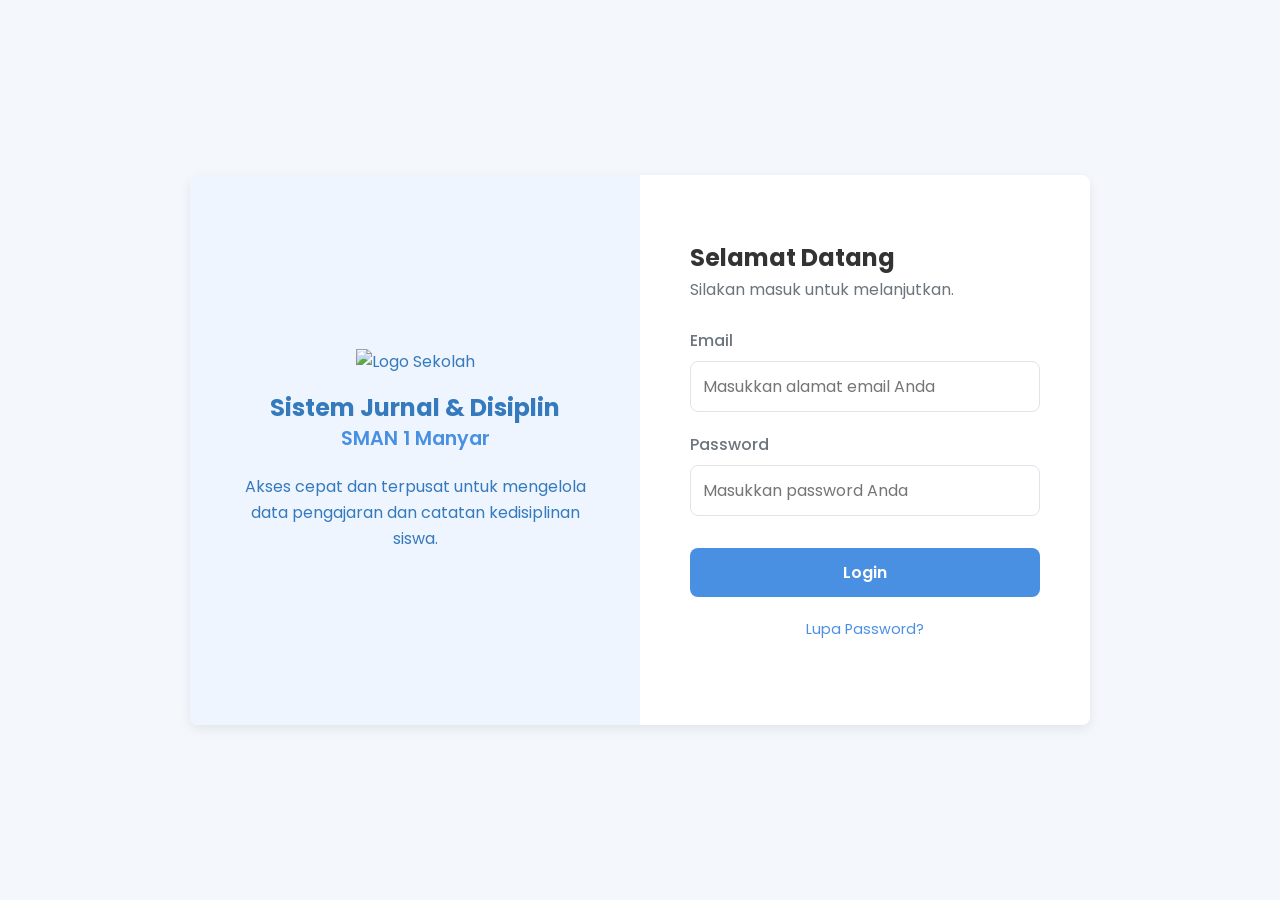
==== index.html @ a8c79db6 "Update school name and logo references in index.html" ====
<!DOCTYPE html>
<html lang="id">
<head>
    <!-- ========================================================= -->
    <!-- METADATA & KONFIGURASI HALAMAN                             -->
    <!-- ========================================================== -->
    <meta charset="UTF-8">
    <meta name="viewport" content="width=device-width, initial-scale=1.0">
    <title>Sistem Jurnal & Disiplin SMAN 1 Manyar</title>

    <!-- ========================================================== -->
    <!-- STYLESHEETS & FONTS                                        -->
    <!-- ========================================================== -->
    
    <!-- 1. Google Fonts (Poppins) -->
    <link rel="preconnect" href="https://fonts.googleapis.com">
    <link rel="preconnect" href="https://fonts.gstatic.com" crossorigin>
    <link href="https://fonts.googleapis.com/css2?family=Poppins:wght@300;400;500;600;700&display=swap" rel="stylesheet">
    
    <!-- 2. Main Stylesheet (style.css) -->
    <link rel="stylesheet" href="style.css">

    <!-- 3. Favicon Sekolah -->
    <link rel="icon" href="https://raw.githubusercontent.com/Wahyudi-1/JurnalPembelajaranSMANEMA/main/Logo.png">
    <link rel="apple-touch-icon" href="https://raw.githubusercontent.com/Wahyudi-1/JurnalPembelajaranSMANEMA/main/Logo.png">
    <meta name="apple-mobile-web-app-title" content="Jurnal Guru">        
</head>

<body class="login-page-v2">

    <!-- ========================================================== -->
    <!-- MAIN LOGIN CONTAINER                                       -->
    <!-- ========================================================== -->
    <div class="login-box">
        
        <!-- Kolom Kiri: Ilustrasi & Pesan Selamat Datang -->
        <div class="login-illustration">
            <div class="illustration-content">
                <img 
                    style="max-width: 150px; height: auto; margin-bottom: 1rem;"
                    src="https://raw.githubusercontent.com/Wahyudi-1/JurnalPembelajaranSMANEMA/main/Logo.png" 
                    alt="Logo Sekolah">
                <div class="login-branding">
                    <h4>Sistem Jurnal & Disiplin</h4>
                    <h5>SMAN 1 Manyar</h5>
                </div>
                
                <p style="margin-top: 1.5rem;">Akses cepat dan terpusat untuk mengelola data pengajaran dan catatan kedisiplinan siswa.</p>
            </div>
        </div>
        
        <!-- Kolom Kanan: Form Login -->
        <div class="login-form-container">
            <div class="login-form-content">
                
                <h2 class="logo">Selamat Datang</h2>
                <p style="color: var(--text-light); margin-bottom: 25px;">Silakan masuk untuk melanjutkan.</p>
                
                <!-- Catatan: atribut 'onsubmit' dihapus karena event listener ditambahkan melalui JavaScript (praktik terbaik) -->
                <form>
                    <div class="form-group">
                        <label for="username">Email</label>
                        <input type="email" id="username" placeholder="Masukkan alamat email Anda" required autocomplete="email">
                    </div>
                    
                    <div class="form-group">
                        <label for="password">Password</label>
                        <div class="password-wrapper">
                            <input type="password" id="password" placeholder="Masukkan password Anda" required autocomplete="current-password">
                            <span id="togglePassword" class="toggle-password-icon"></span>
                        </div>
                    </div>
                    
                    <div class="form-group" style="margin-top: 2rem;">
                        <button type="submit" id="loginButton" class="btn btn-primary btn-block">Login</button>
                    </div>

                    <div class="form-group" style="text-align: center; margin-top: 1rem;">
                        <a href="#" id="forgotPasswordLink" style="color: var(--primary-color); text-decoration: none; font-size: 0.9em;">Lupa Password?</a>
                    </div>

                </form>
                
                <div id="statusMessage" class="status-message" style="display: none; margin-top: 15px;"></div>
            </div>
        </div>

    </div> <!-- End of .login-box -->

    <!-- ========================================================== -->
    <!-- RESET PASSWORD CONTAINER (SEMBUNYI SECARA DEFAULT)         -->
    <!-- ========================================================== -->
    <div id="resetPasswordContainer" class="login-box" style="display: none;">
        <div class="login-form-container" style="grid-column: 1 / -1;">
            <div class="login-form-content">
                
                <h2 class="logo">Atur Password Baru</h2>
                <p style="color: var(--text-light); margin-bottom: 25px;">Anda sedang dalam mode pemulihan akun. Silakan masukkan password baru Anda.</p>
                
                <form id="resetPasswordForm">
                    <div class="form-group">
                        <label for="newPassword">Password Baru</label>
                        <input type="password" id="newPassword" placeholder="Masukkan password baru (min. 6 karakter)" required>
                    </div>
                    
                    <div class="form-group" style="margin-top: 2rem;">
                        <button type="submit" class="btn btn-primary btn-block">Simpan Password Baru</button>
                    </div>
                </form>
            </div>
        </div>
    </div>
    <!-- Akhir dari Reset Password Container -->


    <!-- ========================================================== -->
    <!-- ELEMEN GLOBAL (LOADING OVERLAY)                            -->
    <!-- ========================================================== -->
    <div id="loadingIndicator" class="loading-overlay" style="display: none;">
        <div class="spinner"></div>
    </div>

    <!-- ========================================================== -->
    <!-- JAVASCRIPT LIBRARIES & SCRIPT                              -->
    <!-- ========================================================== -->
    
    <!-- Library untuk Supabase -->
    <script src="https://cdn.jsdelivr.net/npm/@supabase/supabase-js@2"></script>

    <!-- [PERBAIKAN] Script spesifik untuk halaman otentikasi/login -->
    <script src="auth.js"></script>

</body>
</html>
---- style.css ----
/**
 * =================================================================
 * CSS UTAMA - SISTEM JURNAL & DISIPLIN GURU
 * =================================================================
 * @version 1.0
 * @author Disesuaikan oleh AI untuk Proyek Anda
 *
 * Struktur File:
 * 1. Variabel Global & Reset Dasar
 * 2. Layout Utama (Header, Navigasi, Main)
 * 3. Halaman Login
 * 4. Komponen Umum (Kartu, Form, Tombol, Tabel)
 * 5. Komponen Spesifik (Hasil Scan, Modal, Suggestions)
 * 6. Utilities (Pesan Status, Loading Spinner)
 * 7. Responsive Design
 */

/* -----------------------------------------------------------------
   1. VARIABEL GLOBAL & RESET DASAR
   ----------------------------------------------------------------- */
:root {
    --primary-color: #4a90e2;
    --primary-dark: #357ABD;
    --secondary-color: #f4f7fc;
    --accent-color: #50e3c2;
    --accent-dark: #40b59b;
    --text-color: #333333;
    --text-light: #6c757d;
    --border-color: #dfe4ea;
    --white-color: #ffffff;
    --danger-color: #e74c3c;
    --danger-dark: #c0392b;
    --success-color: #2ecc71;
    --success-dark: #27ae60;
    --font-family: 'Poppins', sans-serif;
    --shadow: 0 4px 12px rgba(0, 0, 0, 0.08);
    --shadow-hover: 0 6px 16px rgba(0, 0, 0, 0.12);
    --border-radius: 8px;
    --transition-speed: 0.3s;
}

* {
    margin: 0;
    padding: 0;
    box-sizing: border-box;
}

body {
    font-family: var(--font-family);
    background-color: var(--secondary-color);
    color: var(--text-color);
    line-height: 1.6;
}

/* -----------------------------------------------------------------
   2. LAYOUT UTAMA (HEADER, NAVIGASI, MAIN)
   ----------------------------------------------------------------- */
header {
    background: var(--white-color);
    padding: 1rem 1.5rem;
    box-shadow: 0 2px 4px rgba(0,0,0,0.05);
    display: flex;
    justify-content: space-between;
    align-items: center;
    position: sticky;
    top: 0;
    z-index: 100;
}

header .logo {
    font-size: 1.5rem;
    font-weight: 700;
    color: var(--primary-color);
}

.section-nav {
    background-color: var(--white-color);
    padding: 0.5rem 1rem;
    border-bottom: 1px solid var(--border-color);
    text-align: center;
    position: sticky;
    top: 68px; /* Sesuaikan dengan tinggi header Anda */
    z-index: 99;
}

.section-nav button {
    margin: 0.25rem 0.5rem;
    background-color: transparent;
    color: var(--text-light);
    font-weight: 500;
    border: none;
    border-bottom: 2px solid transparent;
    padding: 0.5rem 0.25rem;
    border-radius: 0;
    transition: color var(--transition-speed), border-color var(--transition-speed);
}

.section-nav button:hover {
    color: var(--primary-dark);
    transform: none;
    box-shadow: none;
}

.section-nav button.active {
    color: var(--primary-color);
    border-bottom-color: var(--primary-color);
    font-weight: 600;
}

main.container {
    max-width: 1200px;
    margin: 0 auto;
    padding: 1.5rem;
}

/* -----------------------------------------------------------------
   3. HALAMAN LOGIN
   ----------------------------------------------------------------- */
.login-page-v2 {
    display: grid;
    place-items: center;
    min-height: 100vh;
    padding: 20px;
    background-color: var(--secondary-color);
}

.login-box {
    width: 100%;
    max-width: 900px;
    min-height: 550px;
    background: var(--white-color);
    border-radius: var(--border-radius);
    box-shadow: var(--shadow);
    display: grid;
    grid-template-columns: 1fr 1fr;
    overflow: hidden;
}

.login-illustration {
    background-color: #eef5ff;
    padding: 40px;
    display: flex;
    flex-direction: column;
    align-items: center;
    justify-content: center;
    text-align: center;
    color: var(--primary-dark);
}

.login-illustration h3 {
    margin-top: 1rem;
}

.login-form-container {
    display: flex;
    align-items: center;
    justify-content: center;
    padding: 10px 30px;
}

.login-form-content {
    width: 100%;
    max-width: 350px;
}

/* -----------------------------------------------------------------
   4. KOMPONEN UMUM (KARTU, FORM, TOMBOL, TABEL)
   ----------------------------------------------------------------- */
.card {
    background: var(--white-color);
    border-radius: var(--border-radius);
    padding: 1.5rem;
    margin-bottom: 1.5rem;
    box-shadow: var(--shadow);
    transition: box-shadow var(--transition-speed), transform var(--transition-speed);
}

.card:hover {
    transform: translateY(-2px);
    box-shadow: var(--shadow-hover);
}

.card-header {
    padding-bottom: 1rem;
    margin-bottom: 1rem;
    border-bottom: 1px solid var(--border-color);
    font-size: 1.2rem;
    font-weight: 600;
}

.form-group { margin-bottom: 1.2rem; position: relative; }
.form-group label { display: block; margin-bottom: 0.5rem; font-weight: 500; color: var(--text-light); }
.form-grid { display: grid; grid-template-columns: repeat(auto-fit, minmax(250px, 1fr)); gap: 1.5rem; }
.form-grid .form-group-full { grid-column: 1 / -1; }
.form-container { display: grid; grid-template-columns: repeat(auto-fit, minmax(250px, 1fr)); gap: 1.5rem; }
.form-actions { grid-column: 1 / -1; display: flex; gap: 1rem; margin-top: 1rem; }
.form-helper-text { font-size: 0.8rem; color: var(--text-light); margin-top: 5px; display: inline-block; }

input, select, textarea {
    width: 100%;
    padding: 0.75rem;
    border: 1px solid var(--border-color);
    border-radius: var(--border-radius);
    font-family: var(--font-family);
    font-size: 1rem;
    transition: border-color var(--transition-speed), box-shadow var(--transition-speed);
}
input:focus, select:focus, textarea:focus {
    outline: none;
    border-color: var(--primary-color);
    box-shadow: 0 0 0 3px rgba(74, 144, 226, 0.2);
}

textarea {
    resize: vertical;
}

.btn {
    display: inline-block;
    padding: 0.75rem 1.5rem;
    border: none;
    border-radius: var(--border-radius);
    cursor: pointer;
    font-family: var(--font-family);
    font-size: 1rem;
    font-weight: 600;
    text-align: center;
    text-decoration: none;
    transition: all 0.2s ease-in-out;
}
.btn:hover { transform: translateY(-2px); box-shadow: 0 4px 8px rgba(0,0,0,0.1); }
.btn:active { transform: translateY(0); box-shadow: none; }
.btn-primary { background-color: var(--primary-color); color: var(--white-color); }
.btn-primary:hover { background-color: var(--primary-dark); }
.btn-accent { background-color: var(--accent-color); color: var(--text-color); }
.btn-accent:hover { background-color: var(--accent-dark); }
.btn-success { background-color: var(--success-color); color: var(--white-color); }
.btn-success:hover { background-color: var(--success-dark); }
.btn-danger { background-color: var(--danger-color); color: var(--white-color); }
.btn-danger:hover { background-color: var(--danger-dark); }
.btn-secondary { background-color: #f8f9fa; color: var(--text-color); border: 1px solid var(--border-color); }
.btn-secondary:hover { background-color: #e9ecef; }
.btn-block { width: 100%; display: block; }
.btn-sm { padding: 0.25rem 0.6rem; font-size: 0.875rem; margin: 0 2px; }

.table-container { overflow-x: auto; }
table { width: 100%; border-collapse: collapse; margin-top: 1rem; }
thead { background-color: #f8f9fa; }
th, td { padding: 0.8rem 1rem; text-align: left; border-bottom: 1px solid var(--border-color); vertical-align: middle; }
th { font-weight: 600; color: var(--text-light); }
tbody tr:hover { background-color: var(--secondary-color); }

/* -----------------------------------------------------------------
   5. KOMPONEN SPESIFIK (Password Toggle, Suggestions)
   ----------------------------------------------------------------- */
.password-wrapper { position: relative; }
.toggle-password-icon {
    position: absolute;
    top: 50%;
    right: 15px;
    transform: translateY(-50%);
    cursor: pointer;
    color: #888;
    user-select: none;
    display: flex;
    align-items: center;
}
.password-wrapper input { padding-right: 45px; }
.toggle-password-icon svg { width: 20px; height: 20px; }

/* [BARU] Style untuk kontainer saran autocomplete */
.suggestions-container {
    position: absolute;
    top: 100%;
    left: 0;
    right: 0;
    background: var(--white-color);
    border: 1px solid var(--border-color);
    border-top: none;
    border-radius: 0 0 var(--border-radius) var(--border-radius);
    box-shadow: var(--shadow);
    z-index: 10;
    max-height: 200px;
    overflow-y: auto;
}

.suggestion-item {
    padding: 0.75rem;
    cursor: pointer;
    transition: background-color var(--transition-speed);
}

.suggestion-item:hover {
    background-color: var(--secondary-color);
}


/* -----------------------------------------------------------------
   6. UTILITIES (PESAN STATUS, LOADING SPINNER)
   ----------------------------------------------------------------- */
.status-message {
    padding: 1rem;
    margin-bottom: 1.5rem;
    border-radius: var(--border-radius);
    display: none;
    border: 1px solid transparent;
    text-align: center;
    font-weight: 500;
}
.status-message.success { background-color: #d4edda; color: #155724; border-color: #c3e6cb; }
.status-message.error { background-color: #f8d7da; color: #721c24; border-color: #f5c6cb; }
.status-message.info { background-color: #cce5ff; color: #004085; border-color: #b8daff; }

.loading-overlay {
    position: fixed;
    top: 0;
    left: 0;
    width: 100%;
    height: 100%;
    background: rgba(255, 255, 255, 0.75);
    display: flex;
    justify-content: center;
    align-items: center;
    z-index: 1002;
    backdrop-filter: blur(2px);
}
.spinner {
    border: 5px solid var(--secondary-color);
    border-top: 5px solid var(--primary-color);
    border-radius: 50%;
    width: 50px;
    height: 50px;
    animation: spin 1s linear infinite;
}
@keyframes spin { 0% { transform: rotate(0deg); } 100% { transform: rotate(360deg); } }

/* -----------------------------------------------------------------
   7. RESPONSIVE DESIGN
   ----------------------------------------------------------------- */
@media (max-width: 850px) {
    .login-box { grid-template-columns: 1fr; max-width: 450px; min-height: 0; }
    .login-illustration { display: none; }
    .login-form-container { padding: 50px 30px; }
}

@media (max-width: 767px) {
    .form-grid, .form-container { grid-template-columns: 1fr; gap: 0 1.5rem; }
    .form-actions { flex-direction: column; }
    
    .section-nav {
        overflow-x: auto;
        white-space: nowrap;
        -webkit-overflow-scrolling: touch;
        padding: 0.5rem 0;
        scrollbar-width: none;
    }
    .section-nav::-webkit-scrollbar { display: none; }
    .section-nav button { display: inline-block; margin: 0 0.75rem; }
    header, main.container { padding: 1rem; }

    table thead { display: none; }
    table tr {
        display: block;
        border: 1px solid var(--border-color);
        border-radius: var(--border-radius);
        margin-bottom: 1rem;
        box-shadow: 0 2px 4px rgba(0,0,0,0.05);
        background: var(--white-color);
    }
    table td {
        display: block;
        text-align: right;
        padding-left: 50%;
        position: relative;
        border-bottom: 1px solid var(--border-color);
    }
    table td:last-child { border-bottom: none; }
    table td::before {
        content: attr(data-label);
        position: absolute;
        left: 1rem;
        width: calc(50% - 2rem);
        text-align: left;
        font-weight: 600;
        color: var(--text-color);
    }
}

/* -----------------------------------------------------------------
   8. [BARU] DASHBOARD LAYOUT DENGAN SIDEBAR
   ----------------------------------------------------------------- */

.dashboard-wrapper {
    display: grid;
    grid-template-columns: 240px 1fr; /* Lebar sidebar 240px, sisa untuk konten */
    min-height: calc(100vh - 68px); /* Tinggi penuh dikurangi tinggi header */
}

.sidebar-nav {
    background-color: var(--white-color);
    padding: 1.5rem 1rem;
    border-right: 1px solid var(--border-color);
}

.sidebar-nav h4 {
    color: var(--text-light);
    text-transform: uppercase;
    font-size: 0.8em;
    font-weight: 700;
    margin-bottom: 0.5rem;
    margin-top: 1rem;
}

.sidebar-nav hr {
    border: 0;
    border-top: 1px solid var(--border-color);
    margin: 1rem 0;
}

/* Mengubah gaya tombol navigasi untuk sidebar */
.sidebar-nav .btn-nav {
    display: block;
    width: 100%;
    padding: 0.75rem 1rem;
    margin: 0.25rem 0;
    text-align: left;
    background-color: transparent;
    color: var(--text-color);
    font-weight: 500;
    border: none;
    border-radius: var(--border-radius);
}

.sidebar-nav .btn-nav:hover {
    background-color: var(--secondary-color);
    color: var(--primary-dark);
    transform: none;
    box-shadow: none;
}

.sidebar-nav .btn-nav.active {
    background-color: var(--primary-color);
    color: var(--white-color);
    font-weight: 600;
}

.dashboard-content {
    padding: 1.5rem;
    background-color: var(--secondary-color);
}

/* Penyesuaian untuk Mobile */
@media (max-width: 992px) {
    .dashboard-wrapper {
        grid-template-columns: 1fr; /* Sidebar dan konten menjadi satu kolom */
    }
    .sidebar-nav {
        border-right: none;
        border-bottom: 1px solid var(--border-color);
        padding: 1rem;
    }
    .dashboard-content {
        padding: 1rem;
    }
}

/* [BARU] Penyesuaian untuk branding di halaman login */
.login-branding h4,
.login-branding h5 {
    margin-top: 0.25rem; /* Mengurangi jarak atas secara signifikan */
    margin-bottom: 0.25rem; /* Mengurangi jarak bawah secara signifikan */
    line-height: 1.2; /* Merapatkan jarak antar baris jika teksnya panjang */
}

.login-branding h4 {
    font-size: 1.5rem; /* Sesuaikan ukuran font jika perlu */
    color: var(--primary-dark);
}

.login-branding h5 {
    font-size: 1.2rem; /* Sesuaikan ukuran font jika perlu */
    font-weight: 600; /* Membuat nama sekolah sedikit tebal */
    color: var(--primary-color);
}
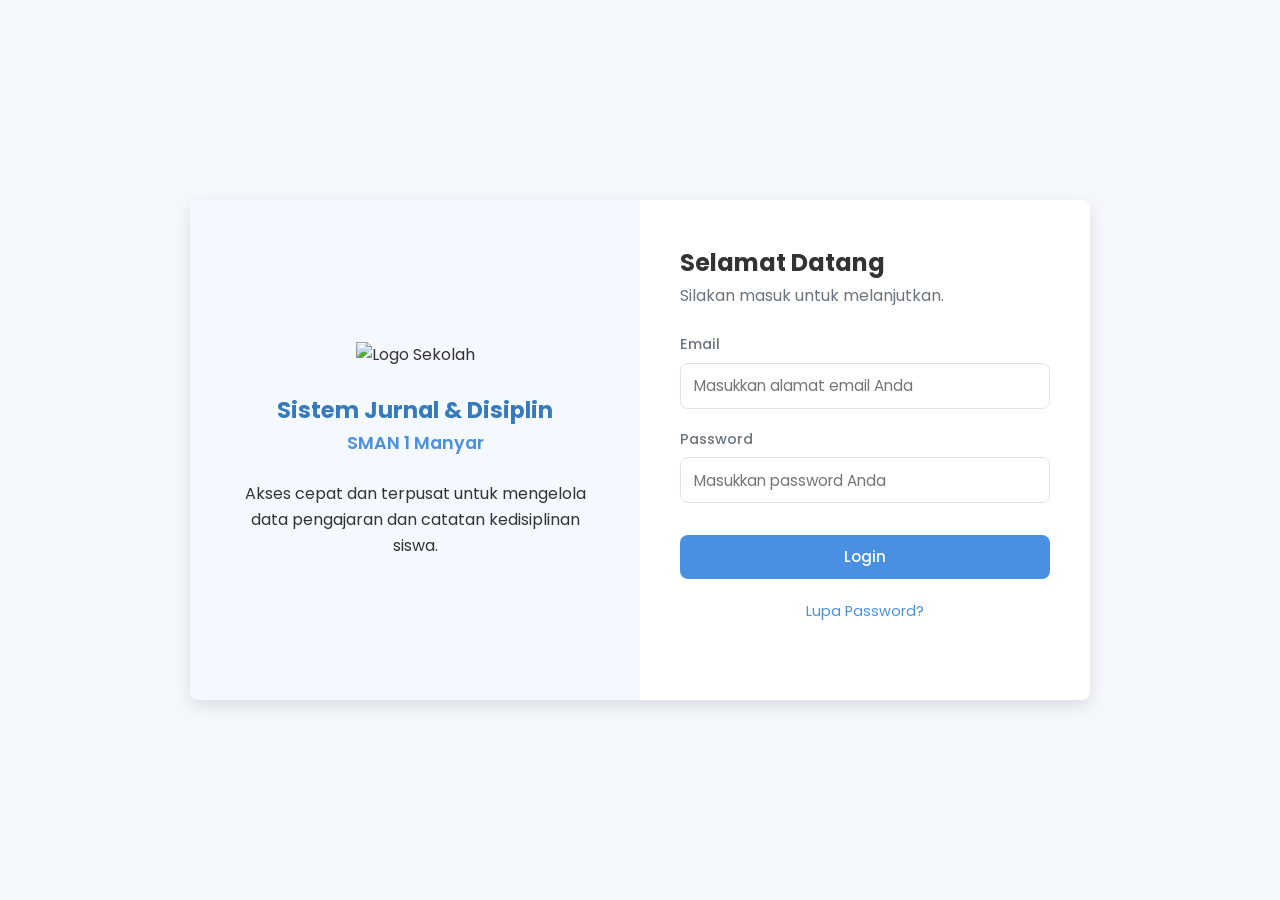
==== commit 11b2abf3: "Update metadata and add PWA configuration" ====
--- a/index.html
+++ b/index.html
@@ -2,28 +2,31 @@
 <html lang="id">
 <head>
     <!-- ========================================================= -->
-    <!-- METADATA & KONFIGURASI HALAMAN                             -->
+    <!-- METADATA & KONFIGURASI HALAMAN                            -->
     <!-- ========================================================== -->
     <meta charset="UTF-8">
     <meta name="viewport" content="width=device-width, initial-scale=1.0">
     <title>Sistem Jurnal & Disiplin SMAN 1 Manyar</title>
 
+    <!-- KONFIGURASI PWA UNTUK LAYAR PENUH (FULLSCREEN) -->
+    <link rel="manifest" href="manifest.json">
+    <meta name="theme-color" content="#3498db">
+    <meta name="mobile-web-app-capable" content="yes">
+    <meta name="apple-mobile-web-app-capable" content="yes">
+    <meta name="apple-mobile-web-app-status-bar-style" content="black-translucent">
+    <meta name="apple-mobile-web-app-title" content="Jurnal SMANEMA">
+
     <!-- ========================================================== -->
     <!-- STYLESHEETS & FONTS                                        -->
     <!-- ========================================================== -->
-    
-    <!-- 1. Google Fonts (Poppins) -->
     <link rel="preconnect" href="https://fonts.googleapis.com">
     <link rel="preconnect" href="https://fonts.gstatic.com" crossorigin>
     <link href="https://fonts.googleapis.com/css2?family=Poppins:wght@300;400;500;600;700&display=swap" rel="stylesheet">
-    
-    <!-- 2. Main Stylesheet (style.css) -->
     <link rel="stylesheet" href="style.css">
 
-    <!-- 3. Favicon Sekolah -->
+    <!-- Favicon Sekolah -->
     <link rel="icon" href="https://raw.githubusercontent.com/Wahyudi-1/JurnalPembelajaranSMANEMA/main/Logo.png">
     <link rel="apple-touch-icon" href="https://raw.githubusercontent.com/Wahyudi-1/JurnalPembelajaranSMANEMA/main/Logo.png">
-    <meta name="apple-mobile-web-app-title" content="Jurnal Guru">        
 </head>
 
 <body class="login-page-v2">
@@ -56,7 +59,6 @@
                 <h2 class="logo">Selamat Datang</h2>
                 <p style="color: var(--text-light); margin-bottom: 25px;">Silakan masuk untuk melanjutkan.</p>
                 
-                <!-- Catatan: atribut 'onsubmit' dihapus karena event listener ditambahkan melalui JavaScript (praktik terbaik) -->
                 <form>
                     <div class="form-group">
                         <label for="username">Email</label>
@@ -78,6 +80,13 @@
                     <div class="form-group" style="text-align: center; margin-top: 1rem;">
                         <a href="#" id="forgotPasswordLink" style="color: var(--primary-color); text-decoration: none; font-size: 0.9em;">Lupa Password?</a>
                     </div>
+                    
+                    <!-- TOMBOL INSTALL APLIKASI (DISEMBUNYIKAN SECARA DEFAULT) -->
+                    <div class="form-group" style="text-align: center; margin-top: 2rem;">
+                        <button type="button" id="installAppBtn" class="btn" style="display: none; background-color: #2ecc71; color: white; width: 100%; font-weight: 600;">
+                            📲 Install Aplikasi di HP
+                        </button>
+                    </div>
 
                 </form>
                 
@@ -93,7 +102,6 @@
     <div id="resetPasswordContainer" class="login-box" style="display: none;">
         <div class="login-form-container" style="grid-column: 1 / -1;">
             <div class="login-form-content">
-                
                 <h2 class="logo">Atur Password Baru</h2>
                 <p style="color: var(--text-light); margin-bottom: 25px;">Anda sedang dalam mode pemulihan akun. Silakan masukkan password baru Anda.</p>
                 
@@ -110,25 +118,59 @@
             </div>
         </div>
     </div>
-    <!-- Akhir dari Reset Password Container -->
 
-
-    <!-- ========================================================== -->
-    <!-- ELEMEN GLOBAL (LOADING OVERLAY)                            -->
-    <!-- ========================================================== -->
+    <!-- ELEMEN GLOBAL (LOADING OVERLAY) -->
     <div id="loadingIndicator" class="loading-overlay" style="display: none;">
         <div class="spinner"></div>
     </div>
 
-    <!-- ========================================================== -->
-    <!-- JAVASCRIPT LIBRARIES & SCRIPT                              -->
-    <!-- ========================================================== -->
-    
     <!-- Library untuk Supabase -->
     <script src="https://cdn.jsdelivr.net/npm/@supabase/supabase-js@2"></script>
-
-    <!-- [PERBAIKAN] Script spesifik untuk halaman otentikasi/login -->
     <script src="auth.js"></script>
 
+    <!-- SCRIPT KHUSUS UNTUK INSTALL PWA -->
+    <script>
+        // 1. Daftarkan Service Worker
+        if ('serviceWorker' in navigator) {
+            window.addEventListener('load', () => {
+                navigator.serviceWorker.register('sw.js').then(reg => {
+                    console.log('PWA Service Worker registered.', reg);
+                }).catch(err => console.error('PWA SW Registration failed:', err));
+            });
+        }
+
+        // 2. Tangkap event install dari Browser
+        let deferredPrompt;
+        const installBtn = document.getElementById('installAppBtn');
+
+        window.addEventListener('beforeinstallprompt', (e) => {
+            // Mencegah banner default browser muncul
+            e.preventDefault();
+            // Simpan event untuk dipicu nanti saat tombol diklik
+            deferredPrompt = e;
+            // Munculkan tombol Install buatan kita
+            installBtn.style.display = 'block';
+        });
+
+        // 3. Logika ketika tombol install diklik
+        installBtn.addEventListener('click', async () => {
+            if (deferredPrompt !== null) {
+                // Munculkan pop-up install native dari HP
+                deferredPrompt.prompt();
+                // Tunggu respon user
+                const { outcome } = await deferredPrompt.userChoice;
+                if (outcome === 'accepted') {
+                    console.log('User menginstal aplikasi');
+                    installBtn.style.display = 'none';
+                }
+                deferredPrompt = null;
+            }
+        });
+
+        // Sembunyikan tombol jika sudah berhasil diinstal
+        window.addEventListener('appinstalled', () => {
+            installBtn.style.display = 'none';
+        });
+    </script>
 </body>
 </html>
--- a/style.css
+++ b/style.css
@@ -1,23 +1,9 @@
 /**
  * =================================================================
- * CSS UTAMA - SISTEM JURNAL & DISIPLIN GURU
+ * CSS UTAMA - SISTEM JURNAL & DISIPLIN GURU (RESPONSIVE UPDATE)
  * =================================================================
- * @version 1.0
- * @author Disesuaikan oleh AI untuk Proyek Anda
- *
- * Struktur File:
- * 1. Variabel Global & Reset Dasar
- * 2. Layout Utama (Header, Navigasi, Main)
- * 3. Halaman Login
- * 4. Komponen Umum (Kartu, Form, Tombol, Tabel)
- * 5. Komponen Spesifik (Hasil Scan, Modal, Suggestions)
- * 6. Utilities (Pesan Status, Loading Spinner)
- * 7. Responsive Design
  */
 
-/* -----------------------------------------------------------------
-   1. VARIABEL GLOBAL & RESET DASAR
-   ----------------------------------------------------------------- */
 :root {
     --primary-color: #4a90e2;
     --primary-dark: #357ABD;
@@ -33,17 +19,13 @@
     --success-color: #2ecc71;
     --success-dark: #27ae60;
     --font-family: 'Poppins', sans-serif;
-    --shadow: 0 4px 12px rgba(0, 0, 0, 0.08);
-    --shadow-hover: 0 6px 16px rgba(0, 0, 0, 0.12);
+    --shadow: 0 4px 12px rgba(0, 0, 0, 0.05);
+    --shadow-hover: 0 6px 16px rgba(0, 0, 0, 0.1);
     --border-radius: 8px;
     --transition-speed: 0.3s;
 }
 
-* {
-    margin: 0;
-    padding: 0;
-    box-sizing: border-box;
-}
+* { margin: 0; padding: 0; box-sizing: border-box; }
 
 body {
     font-family: var(--font-family);
@@ -52,9 +34,9 @@
     line-height: 1.6;
 }
 
-/* -----------------------------------------------------------------
-   2. LAYOUT UTAMA (HEADER, NAVIGASI, MAIN)
-   ----------------------------------------------------------------- */
+/* =========================================================
+   HEADER GLOBAL
+   ========================================================= */
 header {
     background: var(--white-color);
     padding: 1rem 1.5rem;
@@ -67,333 +49,34 @@
     z-index: 100;
 }
 
-header .logo {
-    font-size: 1.5rem;
-    font-weight: 700;
-    color: var(--primary-color);
-}
-
-.section-nav {
-    background-color: var(--white-color);
-    padding: 0.5rem 1rem;
-    border-bottom: 1px solid var(--border-color);
-    text-align: center;
-    position: sticky;
-    top: 68px; /* Sesuaikan dengan tinggi header Anda */
-    z-index: 99;
-}
-
-.section-nav button {
-    margin: 0.25rem 0.5rem;
-    background-color: transparent;
-    color: var(--text-light);
-    font-weight: 500;
-    border: none;
-    border-bottom: 2px solid transparent;
-    padding: 0.5rem 0.25rem;
-    border-radius: 0;
-    transition: color var(--transition-speed), border-color var(--transition-speed);
-}
-
-.section-nav button:hover {
-    color: var(--primary-dark);
-    transform: none;
-    box-shadow: none;
-}
-
-.section-nav button.active {
-    color: var(--primary-color);
-    border-bottom-color: var(--primary-color);
-    font-weight: 600;
-}
-
-main.container {
-    max-width: 1200px;
-    margin: 0 auto;
-    padding: 1.5rem;
-}
-
-/* -----------------------------------------------------------------
-   3. HALAMAN LOGIN
-   ----------------------------------------------------------------- */
-.login-page-v2 {
-    display: grid;
-    place-items: center;
-    min-height: 100vh;
-    padding: 20px;
-    background-color: var(--secondary-color);
-}
-
-.login-box {
-    width: 100%;
-    max-width: 900px;
-    min-height: 550px;
-    background: var(--white-color);
-    border-radius: var(--border-radius);
-    box-shadow: var(--shadow);
-    display: grid;
-    grid-template-columns: 1fr 1fr;
-    overflow: hidden;
-}
-
-.login-illustration {
-    background-color: #eef5ff;
-    padding: 40px;
-    display: flex;
-    flex-direction: column;
-    align-items: center;
-    justify-content: center;
-    text-align: center;
-    color: var(--primary-dark);
-}
-
-.login-illustration h3 {
-    margin-top: 1rem;
-}
-
-.login-form-container {
+.header-brand {
     display: flex;
     align-items: center;
-    justify-content: center;
-    padding: 10px 30px;
-}
-
-.login-form-content {
-    width: 100%;
-    max-width: 350px;
-}
-
-/* -----------------------------------------------------------------
-   4. KOMPONEN UMUM (KARTU, FORM, TOMBOL, TABEL)
-   ----------------------------------------------------------------- */
-.card {
-    background: var(--white-color);
-    border-radius: var(--border-radius);
-    padding: 1.5rem;
-    margin-bottom: 1.5rem;
-    box-shadow: var(--shadow);
-    transition: box-shadow var(--transition-speed), transform var(--transition-speed);
-}
-
-.card:hover {
-    transform: translateY(-2px);
-    box-shadow: var(--shadow-hover);
-}
-
-.card-header {
-    padding-bottom: 1rem;
-    margin-bottom: 1rem;
-    border-bottom: 1px solid var(--border-color);
-    font-size: 1.2rem;
-    font-weight: 600;
-}
-
-.form-group { margin-bottom: 1.2rem; position: relative; }
-.form-group label { display: block; margin-bottom: 0.5rem; font-weight: 500; color: var(--text-light); }
-.form-grid { display: grid; grid-template-columns: repeat(auto-fit, minmax(250px, 1fr)); gap: 1.5rem; }
-.form-grid .form-group-full { grid-column: 1 / -1; }
-.form-container { display: grid; grid-template-columns: repeat(auto-fit, minmax(250px, 1fr)); gap: 1.5rem; }
-.form-actions { grid-column: 1 / -1; display: flex; gap: 1rem; margin-top: 1rem; }
-.form-helper-text { font-size: 0.8rem; color: var(--text-light); margin-top: 5px; display: inline-block; }
-
-input, select, textarea {
-    width: 100%;
-    padding: 0.75rem;
-    border: 1px solid var(--border-color);
-    border-radius: var(--border-radius);
-    font-family: var(--font-family);
-    font-size: 1rem;
-    transition: border-color var(--transition-speed), box-shadow var(--transition-speed);
-}
-input:focus, select:focus, textarea:focus {
-    outline: none;
-    border-color: var(--primary-color);
-    box-shadow: 0 0 0 3px rgba(74, 144, 226, 0.2);
-}
-
-textarea {
-    resize: vertical;
-}
-
-.btn {
-    display: inline-block;
-    padding: 0.75rem 1.5rem;
-    border: none;
-    border-radius: var(--border-radius);
-    cursor: pointer;
-    font-family: var(--font-family);
-    font-size: 1rem;
-    font-weight: 600;
-    text-align: center;
-    text-decoration: none;
-    transition: all 0.2s ease-in-out;
-}
-.btn:hover { transform: translateY(-2px); box-shadow: 0 4px 8px rgba(0,0,0,0.1); }
-.btn:active { transform: translateY(0); box-shadow: none; }
-.btn-primary { background-color: var(--primary-color); color: var(--white-color); }
-.btn-primary:hover { background-color: var(--primary-dark); }
-.btn-accent { background-color: var(--accent-color); color: var(--text-color); }
-.btn-accent:hover { background-color: var(--accent-dark); }
-.btn-success { background-color: var(--success-color); color: var(--white-color); }
-.btn-success:hover { background-color: var(--success-dark); }
-.btn-danger { background-color: var(--danger-color); color: var(--white-color); }
-.btn-danger:hover { background-color: var(--danger-dark); }
-.btn-secondary { background-color: #f8f9fa; color: var(--text-color); border: 1px solid var(--border-color); }
-.btn-secondary:hover { background-color: #e9ecef; }
-.btn-block { width: 100%; display: block; }
-.btn-sm { padding: 0.25rem 0.6rem; font-size: 0.875rem; margin: 0 2px; }
-
-.table-container { overflow-x: auto; }
-table { width: 100%; border-collapse: collapse; margin-top: 1rem; }
-thead { background-color: #f8f9fa; }
-th, td { padding: 0.8rem 1rem; text-align: left; border-bottom: 1px solid var(--border-color); vertical-align: middle; }
-th { font-weight: 600; color: var(--text-light); }
-tbody tr:hover { background-color: var(--secondary-color); }
-
-/* -----------------------------------------------------------------
-   5. KOMPONEN SPESIFIK (Password Toggle, Suggestions)
-   ----------------------------------------------------------------- */
-.password-wrapper { position: relative; }
-.toggle-password-icon {
-    position: absolute;
-    top: 50%;
-    right: 15px;
-    transform: translateY(-50%);
-    cursor: pointer;
-    color: #888;
-    user-select: none;
+    gap: 12px;
+}
+
+.header-brand img { height: 40px; width: auto; }
+.header-brand .logo { font-size: 1.25rem; font-weight: 700; color: var(--primary-color); line-height: 1.2;}
+
+.header-nav {
     display: flex;
     align-items: center;
-}
-.password-wrapper input { padding-right: 45px; }
-.toggle-password-icon svg { width: 20px; height: 20px; }
-
-/* [BARU] Style untuk kontainer saran autocomplete */
-.suggestions-container {
-    position: absolute;
-    top: 100%;
-    left: 0;
-    right: 0;
-    background: var(--white-color);
-    border: 1px solid var(--border-color);
-    border-top: none;
-    border-radius: 0 0 var(--border-radius) var(--border-radius);
-    box-shadow: var(--shadow);
-    z-index: 10;
-    max-height: 200px;
-    overflow-y: auto;
-}
-
-.suggestion-item {
-    padding: 0.75rem;
-    cursor: pointer;
-    transition: background-color var(--transition-speed);
-}
-
-.suggestion-item:hover {
-    background-color: var(--secondary-color);
-}
-
-
-/* -----------------------------------------------------------------
-   6. UTILITIES (PESAN STATUS, LOADING SPINNER)
-   ----------------------------------------------------------------- */
-.status-message {
-    padding: 1rem;
-    margin-bottom: 1.5rem;
-    border-radius: var(--border-radius);
-    display: none;
-    border: 1px solid transparent;
-    text-align: center;
+    gap: 15px;
+}
+
+.header-welcome {
+    color: var(--text-light);
+    font-size: 0.9rem;
     font-weight: 500;
 }
-.status-message.success { background-color: #d4edda; color: #155724; border-color: #c3e6cb; }
-.status-message.error { background-color: #f8d7da; color: #721c24; border-color: #f5c6cb; }
-.status-message.info { background-color: #cce5ff; color: #004085; border-color: #b8daff; }
-
-.loading-overlay {
-    position: fixed;
-    top: 0;
-    left: 0;
-    width: 100%;
-    height: 100%;
-    background: rgba(255, 255, 255, 0.75);
-    display: flex;
-    justify-content: center;
-    align-items: center;
-    z-index: 1002;
-    backdrop-filter: blur(2px);
-}
-.spinner {
-    border: 5px solid var(--secondary-color);
-    border-top: 5px solid var(--primary-color);
-    border-radius: 50%;
-    width: 50px;
-    height: 50px;
-    animation: spin 1s linear infinite;
-}
-@keyframes spin { 0% { transform: rotate(0deg); } 100% { transform: rotate(360deg); } }
-
-/* -----------------------------------------------------------------
-   7. RESPONSIVE DESIGN
-   ----------------------------------------------------------------- */
-@media (max-width: 850px) {
-    .login-box { grid-template-columns: 1fr; max-width: 450px; min-height: 0; }
-    .login-illustration { display: none; }
-    .login-form-container { padding: 50px 30px; }
-}
-
-@media (max-width: 767px) {
-    .form-grid, .form-container { grid-template-columns: 1fr; gap: 0 1.5rem; }
-    .form-actions { flex-direction: column; }
-    
-    .section-nav {
-        overflow-x: auto;
-        white-space: nowrap;
-        -webkit-overflow-scrolling: touch;
-        padding: 0.5rem 0;
-        scrollbar-width: none;
-    }
-    .section-nav::-webkit-scrollbar { display: none; }
-    .section-nav button { display: inline-block; margin: 0 0.75rem; }
-    header, main.container { padding: 1rem; }
-
-    table thead { display: none; }
-    table tr {
-        display: block;
-        border: 1px solid var(--border-color);
-        border-radius: var(--border-radius);
-        margin-bottom: 1rem;
-        box-shadow: 0 2px 4px rgba(0,0,0,0.05);
-        background: var(--white-color);
-    }
-    table td {
-        display: block;
-        text-align: right;
-        padding-left: 50%;
-        position: relative;
-        border-bottom: 1px solid var(--border-color);
-    }
-    table td:last-child { border-bottom: none; }
-    table td::before {
-        content: attr(data-label);
-        position: absolute;
-        left: 1rem;
-        width: calc(50% - 2rem);
-        text-align: left;
-        font-weight: 600;
-        color: var(--text-color);
-    }
-}
-
-/* -----------------------------------------------------------------
-   8. [BARU] DASHBOARD LAYOUT DENGAN SIDEBAR
-   ----------------------------------------------------------------- */
-
+
+/* =========================================================
+   LAYOUT DASHBOARD
+   ========================================================= */
 .dashboard-wrapper {
     display: grid;
-    grid-template-columns: 240px 1fr; /* Lebar sidebar 240px, sisa untuk konten */
-    min-height: calc(100vh - 68px); /* Tinggi penuh dikurangi tinggi header */
+    grid-template-columns: 240px 1fr;
+    min-height: calc(100vh - 70px);
 }
 
 .sidebar-nav {
@@ -405,10 +88,10 @@
 .sidebar-nav h4 {
     color: var(--text-light);
     text-transform: uppercase;
-    font-size: 0.8em;
+    font-size: 0.75rem;
     font-weight: 700;
-    margin-bottom: 0.5rem;
-    margin-top: 1rem;
+    margin: 1rem 0 0.5rem 0.5rem;
+    letter-spacing: 0.5px;
 }
 
 .sidebar-nav hr {
@@ -417,7 +100,6 @@
     margin: 1rem 0;
 }
 
-/* Mengubah gaya tombol navigasi untuk sidebar */
 .sidebar-nav .btn-nav {
     display: block;
     width: 100%;
@@ -429,56 +111,245 @@
     font-weight: 500;
     border: none;
     border-radius: var(--border-radius);
-}
-
-.sidebar-nav .btn-nav:hover {
-    background-color: var(--secondary-color);
+    transition: all 0.2s;
+}
+
+.sidebar-nav .btn-nav:hover { background-color: var(--secondary-color); color: var(--primary-dark); }
+.sidebar-nav .btn-nav.active { background-color: var(--primary-color); color: var(--white-color); font-weight: 600; }
+
+.dashboard-content { padding: 1.5rem; }
+
+/* =========================================================
+   KARTU (CARDS) & FORM
+   ========================================================= */
+.card {
+    background: var(--white-color);
+    border-radius: var(--border-radius);
+    padding: 1.5rem;
+    margin-bottom: 1.5rem;
+    box-shadow: var(--shadow);
+}
+
+.card-header {
+    padding-bottom: 1rem;
+    margin-bottom: 1rem;
+    border-bottom: 1px solid var(--border-color);
+    font-size: 1.15rem;
+    font-weight: 600;
     color: var(--primary-dark);
-    transform: none;
-    box-shadow: none;
-}
-
-.sidebar-nav .btn-nav.active {
-    background-color: var(--primary-color);
-    color: var(--white-color);
-    font-weight: 600;
-}
-
-.dashboard-content {
-    padding: 1.5rem;
-    background-color: var(--secondary-color);
-}
-
-/* Penyesuaian untuk Mobile */
+}
+
+.form-group { margin-bottom: 1.2rem; position: relative; }
+.form-group label { display: block; margin-bottom: 0.4rem; font-weight: 500; font-size: 0.9rem; color: var(--text-light); }
+.form-grid { display: grid; grid-template-columns: repeat(auto-fit, minmax(200px, 1fr)); gap: 1rem; }
+.form-container { display: grid; grid-template-columns: repeat(auto-fit, minmax(200px, 1fr)); gap: 1rem; }
+.form-actions { display: flex; gap: 0.75rem; margin-top: 1.5rem; flex-wrap: wrap; }
+
+input, select, textarea {
+    width: 100%;
+    padding: 0.65rem 0.8rem;
+    border: 1px solid var(--border-color);
+    border-radius: var(--border-radius);
+    font-family: var(--font-family);
+    font-size: 0.95rem;
+    transition: all 0.2s;
+}
+input:focus, select:focus, textarea:focus {
+    outline: none;
+    border-color: var(--primary-color);
+    box-shadow: 0 0 0 3px rgba(74, 144, 226, 0.15);
+}
+
+textarea { resize: vertical; min-height: 80px;}
+
+/* =========================================================
+   TOMBOL (BUTTONS)
+   ========================================================= */
+.btn {
+    display: inline-flex;
+    align-items: center;
+    justify-content: center;
+    padding: 0.65rem 1.2rem;
+    border: none;
+    border-radius: var(--border-radius);
+    cursor: pointer;
+    font-family: var(--font-family);
+    font-size: 0.95rem;
+    font-weight: 500;
+    text-decoration: none;
+    transition: all 0.2s;
+}
+.btn:hover { transform: translateY(-1px); box-shadow: 0 4px 8px rgba(0,0,0,0.1); }
+.btn:active { transform: translateY(0); box-shadow: none; }
+.btn-primary { background-color: var(--primary-color); color: var(--white-color); }
+.btn-primary:hover { background-color: var(--primary-dark); }
+.btn-accent { background-color: var(--accent-color); color: var(--text-color); font-weight: 600;}
+.btn-accent:hover { background-color: var(--accent-dark); color: white;}
+.btn-success { background-color: var(--success-color); color: var(--white-color); }
+.btn-success:hover { background-color: var(--success-dark); }
+.btn-danger { background-color: var(--danger-color); color: var(--white-color); }
+.btn-danger:hover { background-color: var(--danger-dark); }
+.btn-secondary { background-color: #f8f9fa; color: var(--text-color); border: 1px solid var(--border-color); }
+.btn-secondary:hover { background-color: #e9ecef; }
+.btn-info { background-color: #17a2b8; color: white; }
+.btn-block { width: 100%; }
+.btn-sm { padding: 0.35rem 0.75rem; font-size: 0.85rem; }
+
+/* =========================================================
+   TABEL & SUGGESTION
+   ========================================================= */
+.table-container { width: 100%; overflow-x: auto; -webkit-overflow-scrolling: touch; }
+table { width: 100%; border-collapse: collapse; margin-top: 0.5rem; font-size: 0.9rem; }
+thead { background-color: #f8f9fa; border-bottom: 2px solid var(--border-color); }
+th, td { padding: 0.75rem; text-align: left; border-bottom: 1px solid var(--border-color); vertical-align: middle; }
+th { font-weight: 600; color: var(--text-light); white-space: nowrap; }
+tbody tr:hover { background-color: #fcfcfc; }
+
+.suggestions-container {
+    position: absolute; top: 100%; left: 0; right: 0;
+    background: var(--white-color);
+    border: 1px solid var(--border-color);
+    border-radius: 0 0 var(--border-radius) var(--border-radius);
+    box-shadow: var(--shadow-hover);
+    z-index: 10; max-height: 200px; overflow-y: auto; display: none;
+}
+.suggestion-item { padding: 0.75rem; cursor: pointer; border-bottom: 1px solid #f0f0f0; }
+.suggestion-item:hover { background-color: var(--secondary-color); color: var(--primary-color);}
+
+/* =========================================================
+   UTILITIES (LOADING & STATUS)
+   ========================================================= */
+.status-message {
+    padding: 1rem; margin-bottom: 1.5rem; border-radius: var(--border-radius);
+    display: none; border: 1px solid transparent; text-align: center; font-weight: 500; font-size: 0.95rem;
+}
+.status-message.success { background-color: #d4edda; color: #155724; border-color: #c3e6cb; }
+.status-message.error { background-color: #f8d7da; color: #721c24; border-color: #f5c6cb; }
+.status-message.info { background-color: #cce5ff; color: #004085; border-color: #b8daff; }
+
+.loading-overlay {
+    position: fixed; top: 0; left: 0; width: 100%; height: 100%;
+    background: rgba(255, 255, 255, 0.8);
+    display: flex; justify-content: center; align-items: center; z-index: 9999;
+}
+.spinner {
+    border: 4px solid var(--secondary-color); border-top: 4px solid var(--primary-color);
+    border-radius: 50%; width: 45px; height: 45px; animation: spin 1s linear infinite;
+}
+@keyframes spin { 0% { transform: rotate(0deg); } 100% { transform: rotate(360deg); } }
+
+/* =========================================================
+   LOGIN PAGE UTILITIES
+   ========================================================= */
+.login-page-v2 { display: flex; justify-content: center; align-items: center; min-height: 100vh; padding: 20px; }
+.login-box {
+    width: 100%; max-width: 900px; background: var(--white-color);
+    border-radius: var(--border-radius); box-shadow: var(--shadow-hover);
+    display: grid; grid-template-columns: 1fr 1fr; overflow: hidden; min-height: 500px;
+}
+.login-illustration { background-color: #f4f8ff; padding: 40px; display: flex; flex-direction: column; align-items: center; justify-content: center; text-align: center; }
+.login-branding h4 { font-size: 1.4rem; color: var(--primary-dark); margin-top: 10px; }
+.login-branding h5 { font-size: 1.1rem; color: var(--primary-color); font-weight: 600; }
+.login-form-container { display: flex; flex-direction: column; justify-content: center; padding: 40px; }
+.password-wrapper { position: relative; }
+.toggle-password-icon { position: absolute; right: 12px; top: 50%; transform: translateY(-50%); cursor: pointer; color: #888; }
+
+/* =========================================================
+   RESPONSIVE DESIGN (MOBILE & TABLET)
+   ========================================================= */
+
+/* Tablet & Mobile Menengah */
 @media (max-width: 992px) {
-    .dashboard-wrapper {
-        grid-template-columns: 1fr; /* Sidebar dan konten menjadi satu kolom */
-    }
+    /* Merubah sidebar menjadi menu geser horizontal di atas */
+    .dashboard-wrapper { display: flex; flex-direction: column; }
+    
     .sidebar-nav {
+        display: flex;
+        align-items: center;
+        overflow-x: auto;
+        white-space: nowrap;
+        padding: 0.5rem;
         border-right: none;
         border-bottom: 1px solid var(--border-color);
-        padding: 1rem;
-    }
-    .dashboard-content {
-        padding: 1rem;
-    }
-}
-
-/* [BARU] Penyesuaian untuk branding di halaman login */
-.login-branding h4,
-.login-branding h5 {
-    margin-top: 0.25rem; /* Mengurangi jarak atas secara signifikan */
-    margin-bottom: 0.25rem; /* Mengurangi jarak bawah secara signifikan */
-    line-height: 1.2; /* Merapatkan jarak antar baris jika teksnya panjang */
-}
-
-.login-branding h4 {
-    font-size: 1.5rem; /* Sesuaikan ukuran font jika perlu */
-    color: var(--primary-dark);
-}
-
-.login-branding h5 {
-    font-size: 1.2rem; /* Sesuaikan ukuran font jika perlu */
-    font-weight: 600; /* Membuat nama sekolah sedikit tebal */
-    color: var(--primary-color);
-}
+        /* Muluskan scrolling di HP */
+        -webkit-overflow-scrolling: touch;
+        scrollbar-width: none; 
+    }
+    .sidebar-nav::-webkit-scrollbar { display: none; }
+    
+    /* Sembunyikan label pemisah agar ringkas */
+    .sidebar-nav h4, .sidebar-nav hr { display: none; }
+    
+    .sidebar-nav .admin-only { display: inline-flex !important; }
+    
+    .sidebar-nav .btn-nav {
+        display: inline-block;
+        width: auto;
+        margin: 0 0.25rem;
+        padding: 0.5rem 1rem;
+        border-radius: 20px; /* Bentuk pil agar menyerupai tab */
+        border: 1px solid transparent;
+    }
+    
+    .sidebar-nav .btn-nav:hover { border-color: var(--border-color); }
+    .sidebar-nav .btn-nav.active { border-color: var(--primary-color); }
+}
+
+/* Tampilan Layar HP Spesifik */
+@media (max-width: 768px) {
+    /* Login Page Responsive */
+    .login-box { grid-template-columns: 1fr; max-width: 450px; }
+    .login-illustration { display: none; }
+    .login-form-container { padding: 30px 20px; }
+    
+    /* Header Responsive */
+    header { padding: 0.8rem 1rem; }
+    .header-brand .logo { font-size: 1rem; }
+    .header-welcome { display: none; } /* Sembunyikan pesan selamat datang di HP */
+    
+    .dashboard-content { padding: 1rem; }
+    .card { padding: 1rem; }
+    
+    /* Tombol Aksi Memenuhi Layar */
+    .form-actions { flex-direction: column; }
+    .form-actions .btn { width: 100%; justify-content: center; }
+
+    /* Transformasi Tabel menjadi Card View untuk Mobile */
+    table { display: block; border: none; }
+    thead { display: none; } /* Sembunyikan header tabel */
+    tbody { display: block; width: 100%; }
+    tr {
+        display: block;
+        margin-bottom: 1rem;
+        background: var(--white-color);
+        border: 1px solid var(--border-color);
+        border-radius: var(--border-radius);
+        padding: 0.5rem;
+        box-shadow: 0 2px 4px rgba(0,0,0,0.03);
+    }
+    td {
+        display: flex;
+        justify-content: space-between;
+        align-items: center;
+        text-align: right;
+        border-bottom: 1px solid #f0f0f0;
+        padding: 0.6rem 0.5rem;
+        font-size: 0.85rem;
+    }
+    td:last-child { border-bottom: none; }
+    
+    /* Memunculkan Label Data Otomatis menggunakan pseudo-element */
+    td::before {
+        content: attr(data-label);
+        font-weight: 600;
+        text-transform: uppercase;
+        color: var(--text-light);
+        margin-right: 1rem;
+        text-align: left;
+    }
+    
+    /* Menyelaraskan tombol aksi di dalam tabel HP */
+    td[data-label="Aksi"] { justify-content: flex-end; gap: 8px; }
+    td[data-label="Aksi"]::before { display: none; } /* Sembunyikan tulisan 'Aksi' */
+    td[data-label="Aksi"] .btn { flex: 1; text-align: center; }
+}
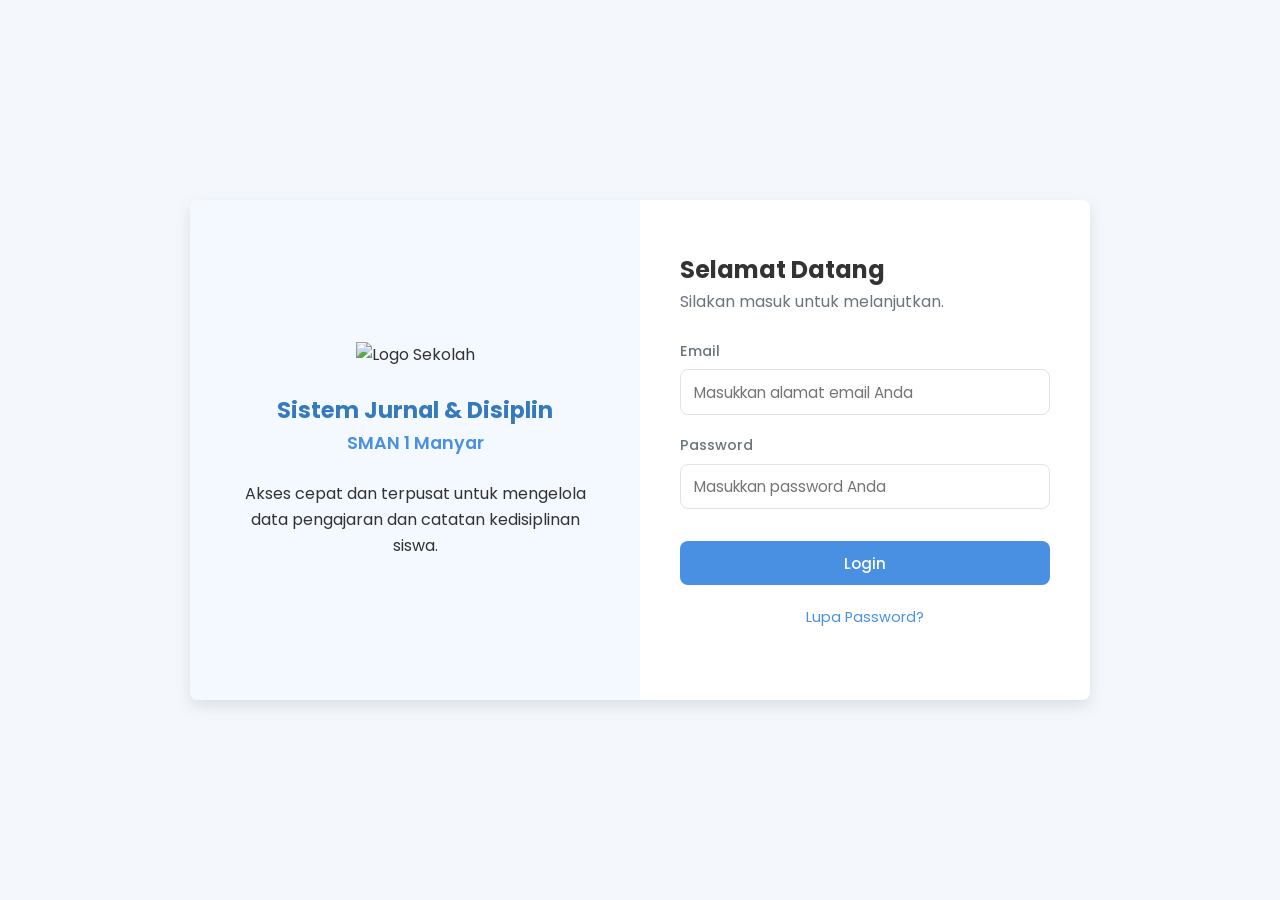
==== commit 68532ca3: "Update install button and container visibility logic" ====
--- a/index.html
+++ b/index.html
@@ -82,9 +82,13 @@
                     </div>
                     
                     <!-- TOMBOL INSTALL APLIKASI (DISEMBUNYIKAN SECARA DEFAULT) -->
-                    <div class="form-group" style="text-align: center; margin-top: 2rem;">
-                        <button type="button" id="installAppBtn" class="btn" style="display: none; background-color: #2ecc71; color: white; width: 100%; font-weight: 600;">
-                            📲 Install Aplikasi di HP
+                    <div class="form-group" id="installContainer" style="display: none; margin-top: 1.5rem;">
+                        <button type="button" id="installAppBtn" class="btn btn-block" style="background-color: #2ecc71; border-color: #27ae60; color: white; font-weight: 600; display: flex; justify-content: center; align-items: center; gap: 8px;">
+                            <svg xmlns="http://www.w3.org/2000/svg" width="18" height="18" fill="currentColor" viewBox="0 0 16 16">
+                                <path d="M.5 9.9a.5.5 0 0 1 .5.5v2.5a1 1 0 0 0 1 1h12a1 1 0 0 0 1-1v-2.5a.5.5 0 0 1 1 0v2.5a2 2 0 0 1-2 2H2a2 2 0 0 1-2-2v-2.5a.5.5 0 0 1 .5-.5z"/>
+                                <path d="M7.646 11.854a.5.5 0 0 0 .708 0l3-3a.5.5 0 0 0-.708-.708L8.5 10.293V1.5a.5.5 0 0 0-1 0v8.793L5.354 8.146a.5.5 0 1 0-.708.708l3 3z"/>
+                            </svg>
+                            Install Aplikasi di HP
                         </button>
                     </div>
 
@@ -141,6 +145,7 @@
 
         // 2. Tangkap event install dari Browser
         let deferredPrompt;
+        const installContainer = document.getElementById('installContainer'); // Target div, bukan button
         const installBtn = document.getElementById('installAppBtn');
 
         window.addEventListener('beforeinstallprompt', (e) => {
@@ -148,8 +153,8 @@
             e.preventDefault();
             // Simpan event untuk dipicu nanti saat tombol diklik
             deferredPrompt = e;
-            // Munculkan tombol Install buatan kita
-            installBtn.style.display = 'block';
+            // Munculkan kontainer tombol Install
+            installContainer.style.display = 'block';
         });
 
         // 3. Logika ketika tombol install diklik
@@ -161,7 +166,7 @@
                 const { outcome } = await deferredPrompt.userChoice;
                 if (outcome === 'accepted') {
                     console.log('User menginstal aplikasi');
-                    installBtn.style.display = 'none';
+                    installContainer.style.display = 'none'; // Sembunyikan kontainer
                 }
                 deferredPrompt = null;
             }
@@ -169,7 +174,7 @@
 
         // Sembunyikan tombol jika sudah berhasil diinstal
         window.addEventListener('appinstalled', () => {
-            installBtn.style.display = 'none';
+            installContainer.style.display = 'none';
         });
     </script>
 </body>
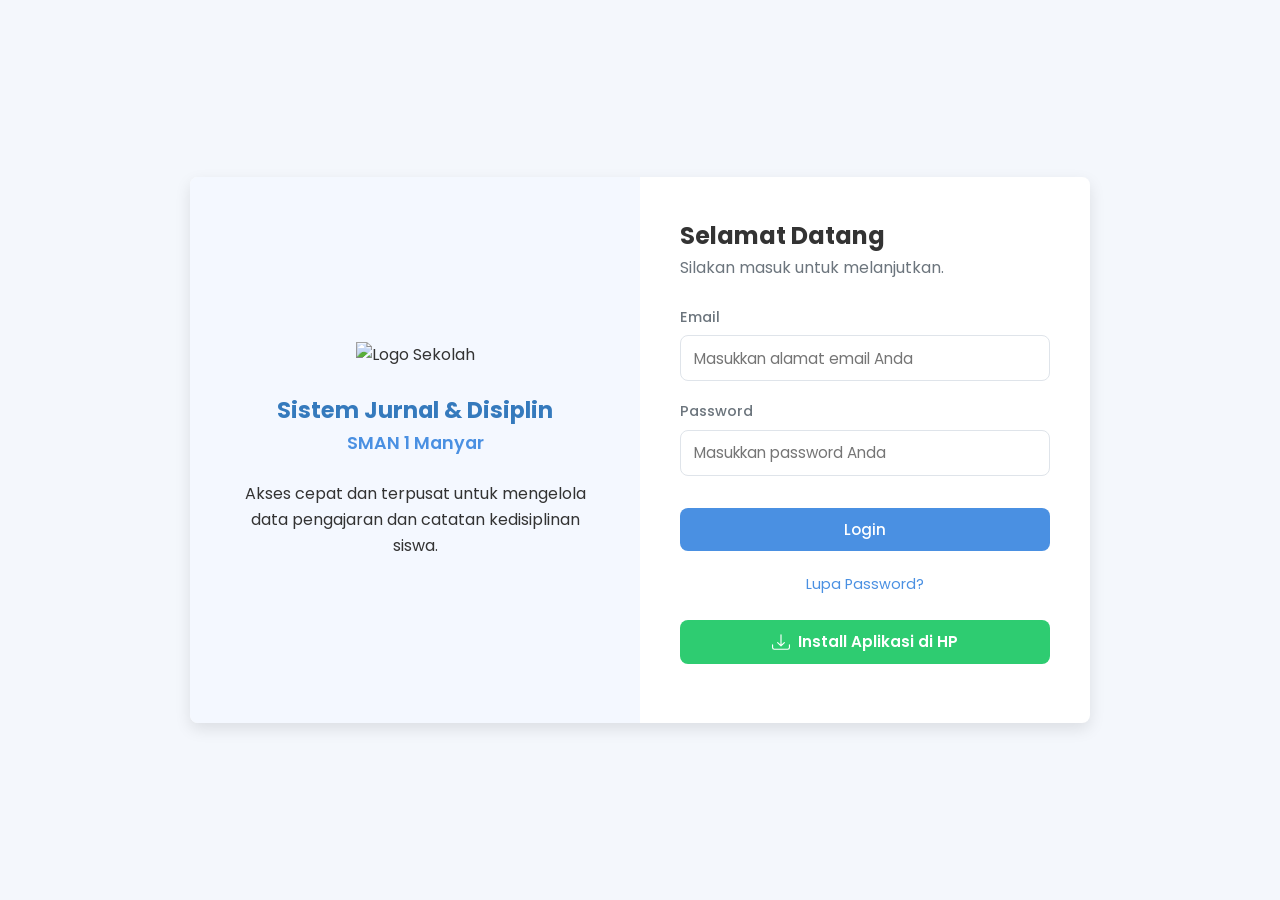
==== commit 0ace87d9: "Enhance PWA installation script with debug mode Updated PWA installation script for debugging and er" ====
--- a/index.html
+++ b/index.html
@@ -132,49 +132,55 @@
     <script src="https://cdn.jsdelivr.net/npm/@supabase/supabase-js@2"></script>
     <script src="auth.js"></script>
 
-    <!-- SCRIPT KHUSUS UNTUK INSTALL PWA -->
+  <!-- SCRIPT KHUSUS UNTUK INSTALL PWA (MODE DEBUG) -->
     <script>
-        // 1. Daftarkan Service Worker
+        // 1. Daftarkan Service Worker dengan cache buster
         if ('serviceWorker' in navigator) {
             window.addEventListener('load', () => {
-                navigator.serviceWorker.register('sw.js').then(reg => {
+                // Menambahkan ?v=2 untuk memaksa browser mencari update Service Worker
+                navigator.serviceWorker.register('sw.js?v=2').then(reg => {
                     console.log('PWA Service Worker registered.', reg);
+                    // Paksa update service worker jika ada perubahan
+                    reg.update();
                 }).catch(err => console.error('PWA SW Registration failed:', err));
             });
         }
 
         // 2. Tangkap event install dari Browser
-        let deferredPrompt;
-        const installContainer = document.getElementById('installContainer'); // Target div, bukan button
+        let deferredPrompt = null;
+        const installContainer = document.getElementById('installContainer');
         const installBtn = document.getElementById('installAppBtn');
 
+        // PAKSA MUNCUL UNTUK TESTING (Biar kita tahu kode HTML sudah terupdate)
+        installContainer.style.display = 'block';
+
         window.addEventListener('beforeinstallprompt', (e) => {
-            // Mencegah banner default browser muncul
             e.preventDefault();
-            // Simpan event untuk dipicu nanti saat tombol diklik
             deferredPrompt = e;
-            // Munculkan kontainer tombol Install
-            installContainer.style.display = 'block';
+            // Jika syarat PWA terpenuhi, ubah teks tombol
+            installBtn.innerHTML = '📲 Install Aplikasi di HP (Siap!)';
         });
 
         // 3. Logika ketika tombol install diklik
         installBtn.addEventListener('click', async () => {
-            if (deferredPrompt !== null) {
-                // Munculkan pop-up install native dari HP
-                deferredPrompt.prompt();
-                // Tunggu respon user
-                const { outcome } = await deferredPrompt.userChoice;
-                if (outcome === 'accepted') {
-                    console.log('User menginstal aplikasi');
-                    installContainer.style.display = 'none'; // Sembunyikan kontainer
-                }
-                deferredPrompt = null;
+            if (!deferredPrompt) {
+                // Pesan error ini muncul jika Chrome masih menolak PWA Anda
+                alert("Chrome belum mengizinkan instalasi!\n\nPastikan:\n1. Anda sudah 'Hapus & Reset' setelan situs di HP.\n2. Tidak ada error pada gambar Logo.png.\n3. Anda membukanya lewat Browser biasa (bukan pop-up dari link WhatsApp).");
+                return;
             }
+            
+            deferredPrompt.prompt();
+            const { outcome } = await deferredPrompt.userChoice;
+            if (outcome === 'accepted') {
+                installContainer.style.display = 'none';
+            }
+            deferredPrompt = null;
         });
 
         // Sembunyikan tombol jika sudah berhasil diinstal
         window.addEventListener('appinstalled', () => {
             installContainer.style.display = 'none';
+            alert("Aplikasi berhasil diinstal! Silakan cek Layar Utama HP Anda.");
         });
     </script>
 </body>
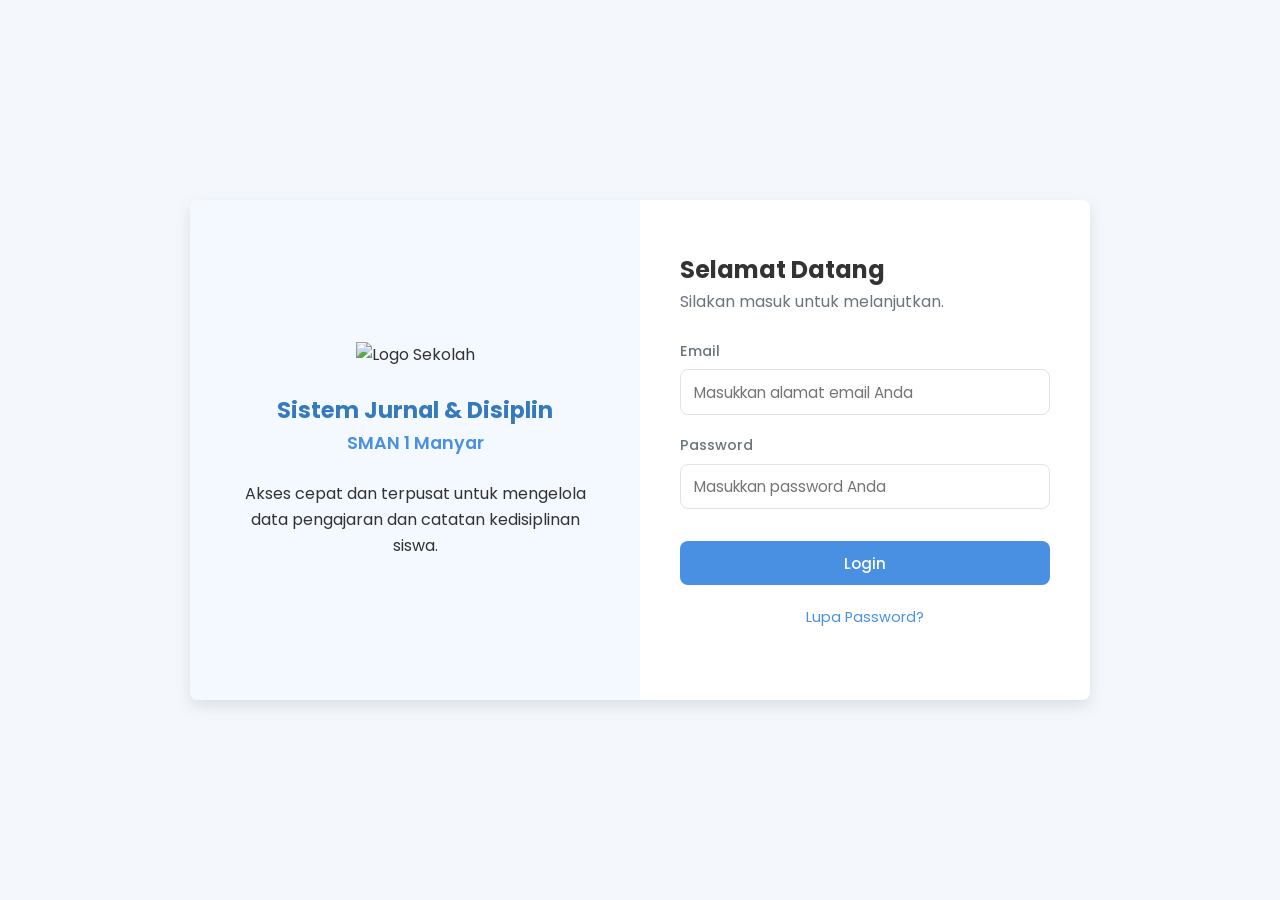
==== commit cf2c40e9: "Enhance PWA installation and update handling Updated PWA installation script to handle automatic upd" ====
--- a/index.html
+++ b/index.html
@@ -132,55 +132,69 @@
     <script src="https://cdn.jsdelivr.net/npm/@supabase/supabase-js@2"></script>
     <script src="auth.js"></script>
 
-  <!-- SCRIPT KHUSUS UNTUK INSTALL PWA (MODE DEBUG) -->
+<!-- SCRIPT KHUSUS UNTUK INSTALL PWA & UPDATE OTOMATIS -->
     <script>
-        // 1. Daftarkan Service Worker dengan cache buster
+        let newWorker;
+        const installContainer = document.getElementById('installContainer');
+        const installBtn = document.getElementById('installAppBtn');
+        let deferredPrompt = null;
+
+        // 1. Daftarkan Service Worker
         if ('serviceWorker' in navigator) {
             window.addEventListener('load', () => {
-                // Menambahkan ?v=2 untuk memaksa browser mencari update Service Worker
-                navigator.serviceWorker.register('sw.js?v=2').then(reg => {
+                navigator.serviceWorker.register('./sw.js').then(reg => {
                     console.log('PWA Service Worker registered.', reg);
-                    // Paksa update service worker jika ada perubahan
-                    reg.update();
+                    
+                    // Deteksi jika ada pembaruan kode dari GitHub
+                    reg.addEventListener('updatefound', () => {
+                        newWorker = reg.installing;
+                        newWorker.addEventListener('statechange', () => {
+                            if (newWorker.state === 'installed' && navigator.serviceWorker.controller) {
+                                // Paksa Service Worker baru untuk langsung bekerja (SKIP_WAITING)
+                                newWorker.postMessage({ type: 'SKIP_WAITING' });
+                            }
+                        });
+                    });
                 }).catch(err => console.error('PWA SW Registration failed:', err));
             });
+
+            // Refresh halaman otomatis agar tampilan langsung ter-update
+            let refreshing;
+            navigator.serviceWorker.addEventListener('controllerchange', () => {
+                if (refreshing) return;
+                window.location.reload();
+                refreshing = true;
+            });
         }
 
         // 2. Tangkap event install dari Browser
-        let deferredPrompt = null;
-        const installContainer = document.getElementById('installContainer');
-        const installBtn = document.getElementById('installAppBtn');
-
-        // PAKSA MUNCUL UNTUK TESTING (Biar kita tahu kode HTML sudah terupdate)
-        installContainer.style.display = 'block';
-
         window.addEventListener('beforeinstallprompt', (e) => {
             e.preventDefault();
             deferredPrompt = e;
-            // Jika syarat PWA terpenuhi, ubah teks tombol
-            installBtn.innerHTML = '📲 Install Aplikasi di HP (Siap!)';
+            // Tampilkan tombol karena browser sudah siap
+            installContainer.style.display = 'block';
+            installBtn.innerHTML = '📲 Install Aplikasi di HP';
         });
 
         // 3. Logika ketika tombol install diklik
         installBtn.addEventListener('click', async () => {
-            if (!deferredPrompt) {
-                // Pesan error ini muncul jika Chrome masih menolak PWA Anda
-                alert("Chrome belum mengizinkan instalasi!\n\nPastikan:\n1. Anda sudah 'Hapus & Reset' setelan situs di HP.\n2. Tidak ada error pada gambar Logo.png.\n3. Anda membukanya lewat Browser biasa (bukan pop-up dari link WhatsApp).");
-                return;
+            if (deferredPrompt !== null) {
+                deferredPrompt.prompt();
+                const { outcome } = await deferredPrompt.userChoice;
+                if (outcome === 'accepted') {
+                    console.log('User menginstal aplikasi');
+                    installContainer.style.display = 'none';
+                }
+                deferredPrompt = null;
+            } else {
+                alert("Instalasi tidak dapat dilakukan saat ini.\n\nPastikan Anda membukanya di Google Chrome asli dan bukan dari link WhatsApp/Sosmed.");
             }
-            
-            deferredPrompt.prompt();
-            const { outcome } = await deferredPrompt.userChoice;
-            if (outcome === 'accepted') {
-                installContainer.style.display = 'none';
-            }
-            deferredPrompt = null;
         });
 
-        // Sembunyikan tombol jika sudah berhasil diinstal
+        // Sembunyikan tombol setelah berhasil
         window.addEventListener('appinstalled', () => {
             installContainer.style.display = 'none';
-            alert("Aplikasi berhasil diinstal! Silakan cek Layar Utama HP Anda.");
+            alert("Aplikasi SMANEMA berhasil diinstal!");
         });
     </script>
 </body>
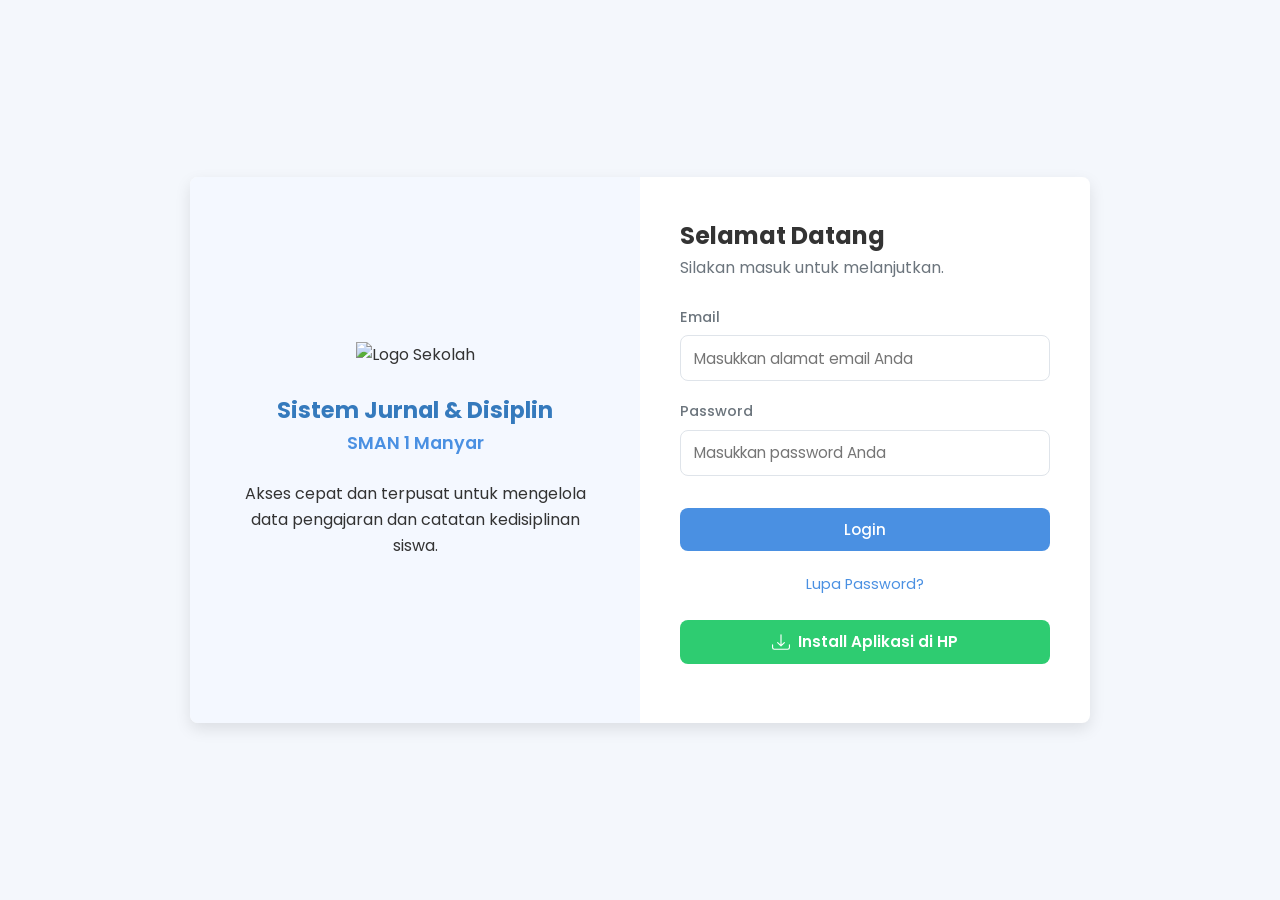
==== commit 255ba078: "Update index.html" ====
--- a/index.html
+++ b/index.html
@@ -81,8 +81,8 @@
                         <a href="#" id="forgotPasswordLink" style="color: var(--primary-color); text-decoration: none; font-size: 0.9em;">Lupa Password?</a>
                     </div>
                     
-                    <!-- TOMBOL INSTALL APLIKASI (DISEMBUNYIKAN SECARA DEFAULT) -->
-                    <div class="form-group" id="installContainer" style="display: none; margin-top: 1.5rem;">
+                    <!-- TOMBOL INSTALL APLIKASI (KINI SELALU MUNCUL SECARA DEFAULT KECUALI SUDAH DIINSTALL) -->
+                    <div class="form-group" id="installContainer" style="margin-top: 1.5rem;">
                         <button type="button" id="installAppBtn" class="btn btn-block" style="background-color: #2ecc71; border-color: #27ae60; color: white; font-weight: 600; display: flex; justify-content: center; align-items: center; gap: 8px;">
                             <svg xmlns="http://www.w3.org/2000/svg" width="18" height="18" fill="currentColor" viewBox="0 0 16 16">
                                 <path d="M.5 9.9a.5.5 0 0 1 .5.5v2.5a1 1 0 0 0 1 1h12a1 1 0 0 0 1-1v-2.5a.5.5 0 0 1 1 0v2.5a2 2 0 0 1-2 2H2a2 2 0 0 1-2-2v-2.5a.5.5 0 0 1 .5-.5z"/>
@@ -132,7 +132,7 @@
     <script src="https://cdn.jsdelivr.net/npm/@supabase/supabase-js@2"></script>
     <script src="auth.js"></script>
 
-<!-- SCRIPT KHUSUS UNTUK INSTALL PWA & UPDATE OTOMATIS -->
+    <!-- SCRIPT KHUSUS UNTUK INSTALL PWA & UPDATE OTOMATIS -->
     <script>
         let newWorker;
         const installContainer = document.getElementById('installContainer');
@@ -167,18 +167,22 @@
             });
         }
 
-        // 2. Tangkap event install dari Browser
+        // 2. Deteksi apakah aplikasi sedang dibuka di mode Fullscreen (Sudah diinstall)
+        // Jika benar sudah diinstall, kita hilangkan tombol install-nya
+        if (window.matchMedia('(display-mode: standalone)').matches || window.navigator.standalone === true) {
+            installContainer.style.display = 'none';
+        }
+
+        // 3. Tangkap event install dari Browser
         window.addEventListener('beforeinstallprompt', (e) => {
             e.preventDefault();
             deferredPrompt = e;
-            // Tampilkan tombol karena browser sudah siap
-            installContainer.style.display = 'block';
-            installBtn.innerHTML = '📲 Install Aplikasi di HP';
         });
 
-        // 3. Logika ketika tombol install diklik
+        // 4. Logika ketika tombol install diklik
         installBtn.addEventListener('click', async () => {
             if (deferredPrompt !== null) {
+                // Instalasi otomatis lewat popup Chrome
                 deferredPrompt.prompt();
                 const { outcome } = await deferredPrompt.userChoice;
                 if (outcome === 'accepted') {
@@ -187,14 +191,15 @@
                 }
                 deferredPrompt = null;
             } else {
-                alert("Instalasi tidak dapat dilakukan saat ini.\n\nPastikan Anda membukanya di Google Chrome asli dan bukan dari link WhatsApp/Sosmed.");
+                // Jika Chrome menahan pop-up, kita beri panduan manual
+                alert("PEMBERITAHUAN:\nSistem browser Anda saat ini memblokir pop-up instalasi otomatis.\n\nCARA INSTALL MANUAL:\n1. Klik ikon TITIK TIGA (⋮) di pojok kanan atas browser ini.\n2. Pilih menu 'Instal Aplikasi' atau 'Tambahkan ke Layar Utama'.\n\nSetelah itu, aplikasi SMANEMA akan muncul di layar HP Anda!");
             }
         });
 
-        // Sembunyikan tombol setelah berhasil
+        // 5. Sembunyikan tombol setelah instalasi sukses dilaporkan oleh sistem
         window.addEventListener('appinstalled', () => {
             installContainer.style.display = 'none';
-            alert("Aplikasi SMANEMA berhasil diinstal!");
+            alert("Aplikasi SMANEMA berhasil diinstal! Silakan cek Layar Utama HP Anda.");
         });
     </script>
 </body>
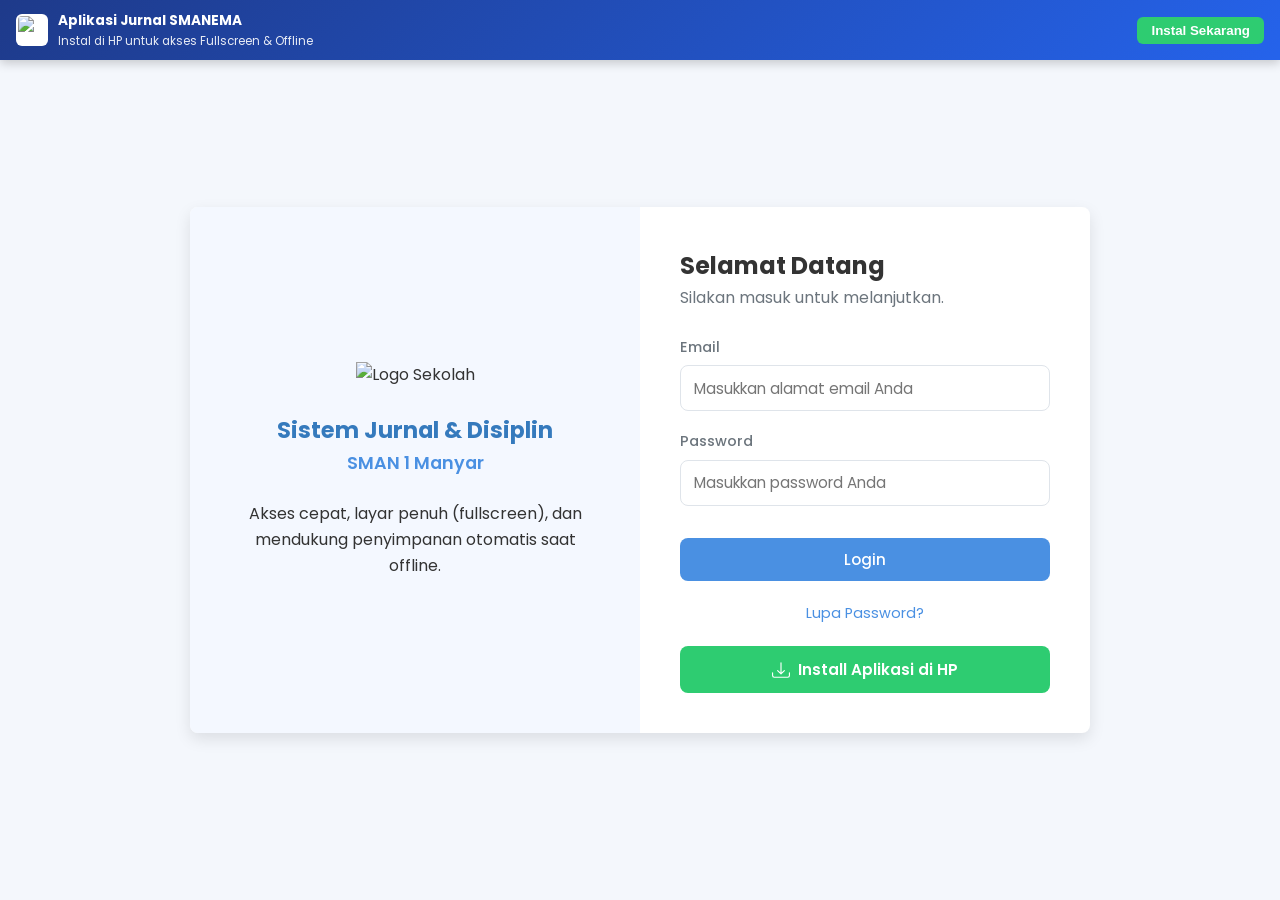
==== commit 9631b25f: "Refactor index.html for PWA support and layout changes Updated HTML structure and added PWA installa" ====
--- a/index.html
+++ b/index.html
@@ -1,11 +1,8 @@
 <!DOCTYPE html>
 <html lang="id">
 <head>
-    <!-- ========================================================= -->
-    <!-- METADATA & KONFIGURASI HALAMAN                            -->
-    <!-- ========================================================== -->
     <meta charset="UTF-8">
-    <meta name="viewport" content="width=device-width, initial-scale=1.0">
+    <meta name="viewport" content="width=device-width, initial-scale=1.0, maximum-scale=1.0, user-scalable=no">
     <title>Sistem Jurnal & Disiplin SMAN 1 Manyar</title>
 
     <!-- KONFIGURASI PWA UNTUK LAYAR PENUH (FULLSCREEN) -->
@@ -16,9 +13,7 @@
     <meta name="apple-mobile-web-app-status-bar-style" content="black-translucent">
     <meta name="apple-mobile-web-app-title" content="Jurnal SMANEMA">
 
-    <!-- ========================================================== -->
-    <!-- STYLESHEETS & FONTS                                        -->
-    <!-- ========================================================== -->
+    <!-- STYLESHEETS & FONTS -->
     <link rel="preconnect" href="https://fonts.googleapis.com">
     <link rel="preconnect" href="https://fonts.gstatic.com" crossorigin>
     <link href="https://fonts.googleapis.com/css2?family=Poppins:wght@300;400;500;600;700&display=swap" rel="stylesheet">
@@ -27,14 +22,79 @@
     <!-- Favicon Sekolah -->
     <link rel="icon" href="https://raw.githubusercontent.com/Wahyudi-1/JurnalPembelajaranSMANEMA/main/Logo.png">
     <link rel="apple-touch-icon" href="https://raw.githubusercontent.com/Wahyudi-1/JurnalPembelajaranSMANEMA/main/Logo.png">
+
+    <style>
+        /* Banner Install Melayang untuk Pengguna HP */
+        .pwa-top-banner {
+            position: fixed;
+            top: 0;
+            left: 0;
+            right: 0;
+            background: linear-gradient(135deg, #1e3a8a, #2563eb);
+            color: #ffffff;
+            padding: 10px 16px;
+            display: flex;
+            justify-content: space-between;
+            align-items: center;
+            z-index: 9999;
+            box-shadow: 0 3px 10px rgba(0,0,0,0.2);
+            font-size: 0.85rem;
+        }
+        .pwa-top-banner-info {
+            display: flex;
+            align-items: center;
+            gap: 10px;
+        }
+        .pwa-top-banner-info img {
+            width: 32px;
+            height: 32px;
+            border-radius: 6px;
+            background: #fff;
+            padding: 2px;
+        }
+        .pwa-top-banner button {
+            background: #2ecc71;
+            color: #fff;
+            border: none;
+            padding: 6px 14px;
+            border-radius: 6px;
+            font-weight: 600;
+            cursor: pointer;
+            white-space: nowrap;
+        }
+        .offline-badge {
+            display: none;
+            background: #f59e0b;
+            color: #fff;
+            text-align: center;
+            padding: 6px;
+            font-size: 0.8rem;
+            font-weight: 600;
+        }
+    </style>
 </head>
 
 <body class="login-page-v2">
 
-    <!-- ========================================================== -->
-    <!-- MAIN LOGIN CONTAINER                                       -->
-    <!-- ========================================================== -->
-    <div class="login-box">
+    <!-- BANNER INSTALL MELAYANG DI ATAS LAYAR HP -->
+    <div id="pwaTopBanner" class="pwa-top-banner" style="display: none;">
+        <div class="pwa-top-banner-info">
+            <img src="https://raw.githubusercontent.com/Wahyudi-1/JurnalPembelajaranSMANEMA/main/Logo.png" alt="Logo">
+            <div>
+                <strong>Aplikasi Jurnal SMANEMA</strong>
+                <div style="font-size: 0.72rem; opacity: 0.9;">Instal di HP untuk akses Fullscreen & Offline</div>
+            </div>
+        </div>
+        <button type="button" id="bannerInstallBtn">Instal Sekarang</button>
+    </div>
+
+    <!-- INDIKATOR JIKA SEDANG OFFLINE -->
+    <div id="offlineIndicator" class="offline-badge">
+        ⚠️ Mode Offline Aktif — Anda tetap dapat masuk jika sebelumnya sudah pernah login di HP ini.
+    </div>
+
+    <!-- MAIN LOGIN CONTAINER -->
+    <div class="login-box" style="margin-top: 2.5rem;">
         
         <!-- Kolom Kiri: Ilustrasi & Pesan Selamat Datang -->
         <div class="login-illustration">
@@ -48,7 +108,7 @@
                     <h5>SMAN 1 Manyar</h5>
                 </div>
                 
-                <p style="margin-top: 1.5rem;">Akses cepat dan terpusat untuk mengelola data pengajaran dan catatan kedisiplinan siswa.</p>
+                <p style="margin-top: 1.5rem;">Akses cepat, layar penuh (fullscreen), dan mendukung penyimpanan otomatis saat offline.</p>
             </div>
         </div>
         
@@ -59,7 +119,7 @@
                 <h2 class="logo">Selamat Datang</h2>
                 <p style="color: var(--text-light); margin-bottom: 25px;">Silakan masuk untuk melanjutkan.</p>
                 
-                <form>
+                <form id="loginFormElement">
                     <div class="form-group">
                         <label for="username">Email</label>
                         <input type="email" id="username" placeholder="Masukkan alamat email Anda" required autocomplete="email">
@@ -80,29 +140,26 @@
                     <div class="form-group" style="text-align: center; margin-top: 1rem;">
                         <a href="#" id="forgotPasswordLink" style="color: var(--primary-color); text-decoration: none; font-size: 0.9em;">Lupa Password?</a>
                     </div>
-                    
-                    <!-- TOMBOL INSTALL APLIKASI (KINI SELALU MUNCUL SECARA DEFAULT KECUALI SUDAH DIINSTALL) -->
-                    <div class="form-group" id="installContainer" style="margin-top: 1.5rem;">
-                        <button type="button" id="installAppBtn" class="btn btn-block" style="background-color: #2ecc71; border-color: #27ae60; color: white; font-weight: 600; display: flex; justify-content: center; align-items: center; gap: 8px;">
-                            <svg xmlns="http://www.w3.org/2000/svg" width="18" height="18" fill="currentColor" viewBox="0 0 16 16">
-                                <path d="M.5 9.9a.5.5 0 0 1 .5.5v2.5a1 1 0 0 0 1 1h12a1 1 0 0 0 1-1v-2.5a.5.5 0 0 1 1 0v2.5a2 2 0 0 1-2 2H2a2 2 0 0 1-2-2v-2.5a.5.5 0 0 1 .5-.5z"/>
-                                <path d="M7.646 11.854a.5.5 0 0 0 .708 0l3-3a.5.5 0 0 0-.708-.708L8.5 10.293V1.5a.5.5 0 0 0-1 0v8.793L5.354 8.146a.5.5 0 1 0-.708.708l3 3z"/>
-                            </svg>
-                            Install Aplikasi di HP
-                        </button>
-                    </div>
-
                 </form>
+
+                <!-- TOMBOL INSTALL & FULLSCREEN DITEMPATKAN DI LUAR <form> AGAR TIDAK TERHAPUS OLEH CLONENODE AUTH.JS -->
+                <div id="installContainer" style="margin-top: 1.25rem;">
+                    <button type="button" id="installAppBtn" class="btn btn-block" style="background-color: #2ecc71; border-color: #27ae60; color: white; font-weight: 600; display: flex; justify-content: center; align-items: center; gap: 8px; width: 100%; padding: 0.75rem; border-radius: 8px; cursor: pointer;">
+                        <svg xmlns="http://www.w3.org/2000/svg" width="18" height="18" fill="currentColor" viewBox="0 0 16 16">
+                            <path d="M.5 9.9a.5.5 0 0 1 .5.5v2.5a1 1 0 0 0 1 1h12a1 1 0 0 0 1-1v-2.5a.5.5 0 0 1 1 0v2.5a2 2 0 0 1-2 2H2a2 2 0 0 1-2-2v-2.5a.5.5 0 0 1 .5-.5z"/>
+                            <path d="M7.646 11.854a.5.5 0 0 0 .708 0l3-3a.5.5 0 0 0-.708-.708L8.5 10.293V1.5a.5.5 0 0 0-1 0v8.793L5.354 8.146a.5.5 0 1 0-.708.708l3 3z"/>
+                        </svg>
+                        Install Aplikasi di HP
+                    </button>
+                </div>
                 
                 <div id="statusMessage" class="status-message" style="display: none; margin-top: 15px;"></div>
             </div>
         </div>
 
-    </div> <!-- End of .login-box -->
-
-    <!-- ========================================================== -->
-    <!-- RESET PASSWORD CONTAINER (SEMBUNYI SECARA DEFAULT)         -->
-    <!-- ========================================================== -->
+    </div>
+
+    <!-- RESET PASSWORD CONTAINER -->
     <div id="resetPasswordContainer" class="login-box" style="display: none;">
         <div class="login-form-container" style="grid-column: 1 / -1;">
             <div class="login-form-content">
@@ -132,25 +189,34 @@
     <script src="https://cdn.jsdelivr.net/npm/@supabase/supabase-js@2"></script>
     <script src="auth.js"></script>
 
-    <!-- SCRIPT KHUSUS UNTUK INSTALL PWA & UPDATE OTOMATIS -->
+    <!-- SCRIPT PWA INSTALLER, DETEKSI OFFLINE & AUTO FULLSCREEN -->
     <script>
         let newWorker;
+        let deferredPrompt = null;
         const installContainer = document.getElementById('installContainer');
         const installBtn = document.getElementById('installAppBtn');
-        let deferredPrompt = null;
-
-        // 1. Daftarkan Service Worker
+        const pwaTopBanner = document.getElementById('pwaTopBanner');
+        const bannerInstallBtn = document.getElementById('bannerInstallBtn');
+        const offlineIndicator = document.getElementById('offlineIndicator');
+
+        // 1. Pantau Status Koneksi Internet
+        function updateOnlineStatus() {
+            if (offlineIndicator) {
+                offlineIndicator.style.display = navigator.onLine ? 'none' : 'block';
+            }
+        }
+        window.addEventListener('online', updateOnlineStatus);
+        window.addEventListener('offline', updateOnlineStatus);
+        updateOnlineStatus();
+
+        // 2. Registrasi Service Worker
         if ('serviceWorker' in navigator) {
             window.addEventListener('load', () => {
                 navigator.serviceWorker.register('./sw.js').then(reg => {
-                    console.log('PWA Service Worker registered.', reg);
-                    
-                    // Deteksi jika ada pembaruan kode dari GitHub
                     reg.addEventListener('updatefound', () => {
                         newWorker = reg.installing;
                         newWorker.addEventListener('statechange', () => {
                             if (newWorker.state === 'installed' && navigator.serviceWorker.controller) {
-                                // Paksa Service Worker baru untuk langsung bekerja (SKIP_WAITING)
                                 newWorker.postMessage({ type: 'SKIP_WAITING' });
                             }
                         });
@@ -158,49 +224,75 @@
                 }).catch(err => console.error('PWA SW Registration failed:', err));
             });
 
-            // Refresh halaman otomatis agar tampilan langsung ter-update
-            let refreshing;
+            let refreshing = false;
             navigator.serviceWorker.addEventListener('controllerchange', () => {
                 if (refreshing) return;
+                refreshing = true;
                 window.location.reload();
-                refreshing = true;
             });
         }
 
-        // 2. Deteksi apakah aplikasi sedang dibuka di mode Fullscreen (Sudah diinstall)
-        // Jika benar sudah diinstall, kita hilangkan tombol install-nya
-        if (window.matchMedia('(display-mode: standalone)').matches || window.navigator.standalone === true) {
-            installContainer.style.display = 'none';
-        }
-
-        // 3. Tangkap event install dari Browser
+        // 3. Cek Apakah Sudah Berjalan Sebagai Aplikasi Terinstal (Standalone / Fullscreen)
+        const isStandalone = window.matchMedia('(display-mode: standalone)').matches ||
+                             window.matchMedia('(display-mode: fullscreen)').matches ||
+                             window.navigator.standalone === true;
+
+        if (isStandalone) {
+            if (installContainer) installContainer.style.display = 'none';
+            if (pwaTopBanner) pwaTopBanner.style.display = 'none';
+        } else {
+            if (pwaTopBanner) pwaTopBanner.style.display = 'flex';
+        }
+
+        // 4. Tangkap Event beforeinstallprompt dari Browser HP (Chrome/Edge/Android)
         window.addEventListener('beforeinstallprompt', (e) => {
             e.preventDefault();
             deferredPrompt = e;
+            if (!isStandalone) {
+                if (installContainer) installContainer.style.display = 'block';
+                if (pwaTopBanner) pwaTopBanner.style.display = 'flex';
+            }
         });
 
-        // 4. Logika ketika tombol install diklik
-        installBtn.addEventListener('click', async () => {
+        // 5. Fungsi Pemicu Instalasi PWA
+        async function triggerPWAInstall() {
             if (deferredPrompt !== null) {
-                // Instalasi otomatis lewat popup Chrome
                 deferredPrompt.prompt();
                 const { outcome } = await deferredPrompt.userChoice;
                 if (outcome === 'accepted') {
-                    console.log('User menginstal aplikasi');
-                    installContainer.style.display = 'none';
+                    if (installContainer) installContainer.style.display = 'none';
+                    if (pwaTopBanner) pwaTopBanner.style.display = 'none';
                 }
                 deferredPrompt = null;
             } else {
-                // Jika Chrome menahan pop-up, kita beri panduan manual
-                alert("PEMBERITAHUAN:\nSistem browser Anda saat ini memblokir pop-up instalasi otomatis.\n\nCARA INSTALL MANUAL:\n1. Klik ikon TITIK TIGA (⋮) di pojok kanan atas browser ini.\n2. Pilih menu 'Instal Aplikasi' atau 'Tambahkan ke Layar Utama'.\n\nSetelah itu, aplikasi SMANEMA akan muncul di layar HP Anda!");
-            }
+                const isIOS = /iPad|iPhone|iPod/.test(navigator.userAgent) && !window.MSStream;
+                if (isIOS) {
+                    alert("CARA INSTALL DI IPHONE/IPAD:\n1. Ketuk ikon 'Bagikan' (Share / Kotak dengan panah ke atas) di bagian bawah Safari.\n2. Geser ke bawah lalu pilih 'Tambahkan ke Layar Utama' (Add to Home Screen).\n3. Ketuk 'Tambah' di pojok kanan atas.");
+                } else {
+                    alert("CARA INSTALL APLIKASI DI HP:\n1. Ketuk ikon TITIK TIGA (⋮) di pojok kanan atas browser Chrome Anda.\n2. Pilih menu 'Instal Aplikasi' atau 'Tambahkan ke Layar Utama'.\n3. Buka aplikasi SMANEMA dari layar utama HP Anda untuk tampilan Fullscreen & Offline!");
+                }
+            }
+        }
+
+        installBtn?.addEventListener('click', triggerPWAInstall);
+        bannerInstallBtn?.addEventListener('click', triggerPWAInstall);
+
+        window.addEventListener('appinstalled', () => {
+            if (installContainer) installContainer.style.display = 'none';
+            if (pwaTopBanner) pwaTopBanner.style.display = 'none';
+            deferredPrompt = null;
+            alert("Aplikasi Jurnal SMANEMA berhasil diinstal! Silakan buka dari Layar Utama HP Anda.");
         });
 
-        // 5. Sembunyikan tombol setelah instalasi sukses dilaporkan oleh sistem
-        window.addEventListener('appinstalled', () => {
-            installContainer.style.display = 'none';
-            alert("Aplikasi SMANEMA berhasil diinstal! Silakan cek Layar Utama HP Anda.");
-        });
+        // 6. Otomatis Masuk Mode Fullscreen saat Pengguna Menyentuh Layar di HP
+        function requestMobileFullscreen() {
+            const isMobile = /Android|iPhone|iPad|iPod/i.test(navigator.userAgent);
+            const docEl = document.documentElement;
+            if (isMobile && !document.fullscreenElement && docEl.requestFullscreen) {
+                docEl.requestFullscreen().catch(() => {});
+            }
+        }
+        document.addEventListener('click', requestMobileFullscreen, { once: true });
     </script>
 </body>
 </html>
